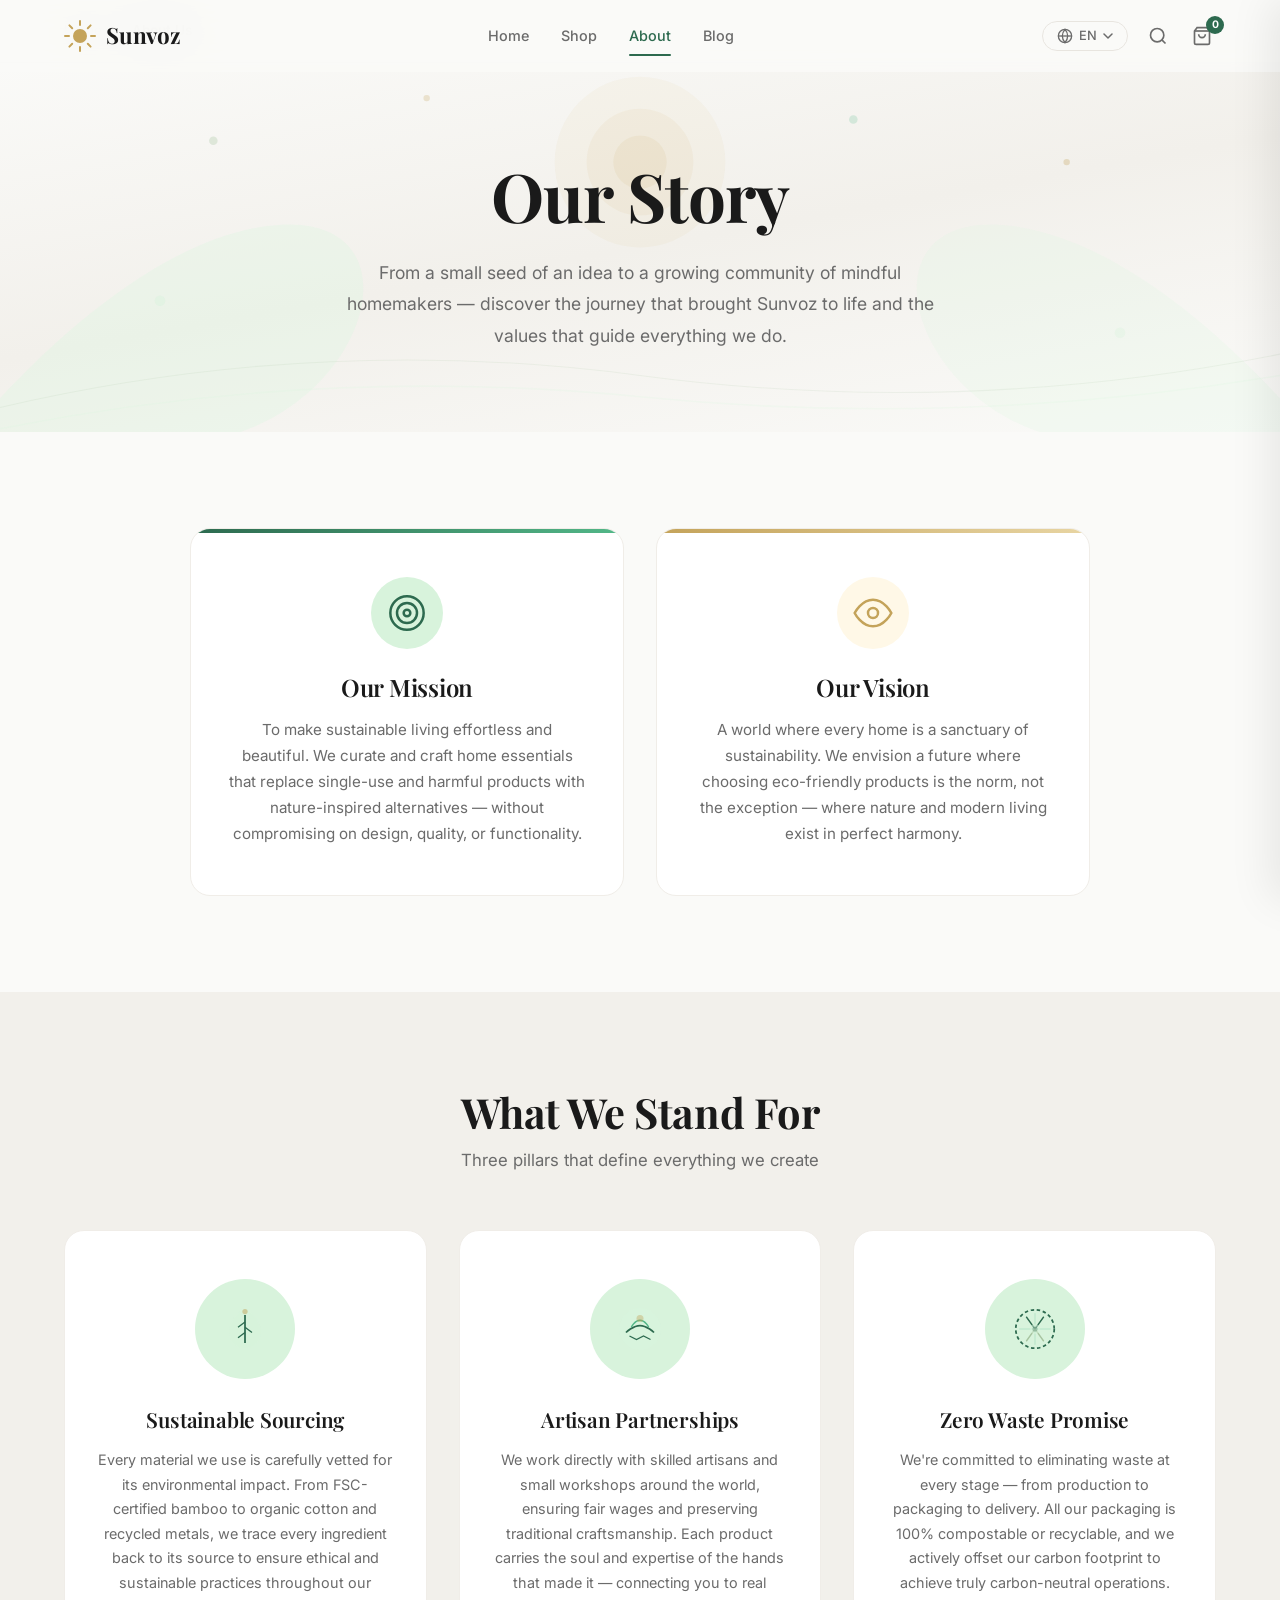
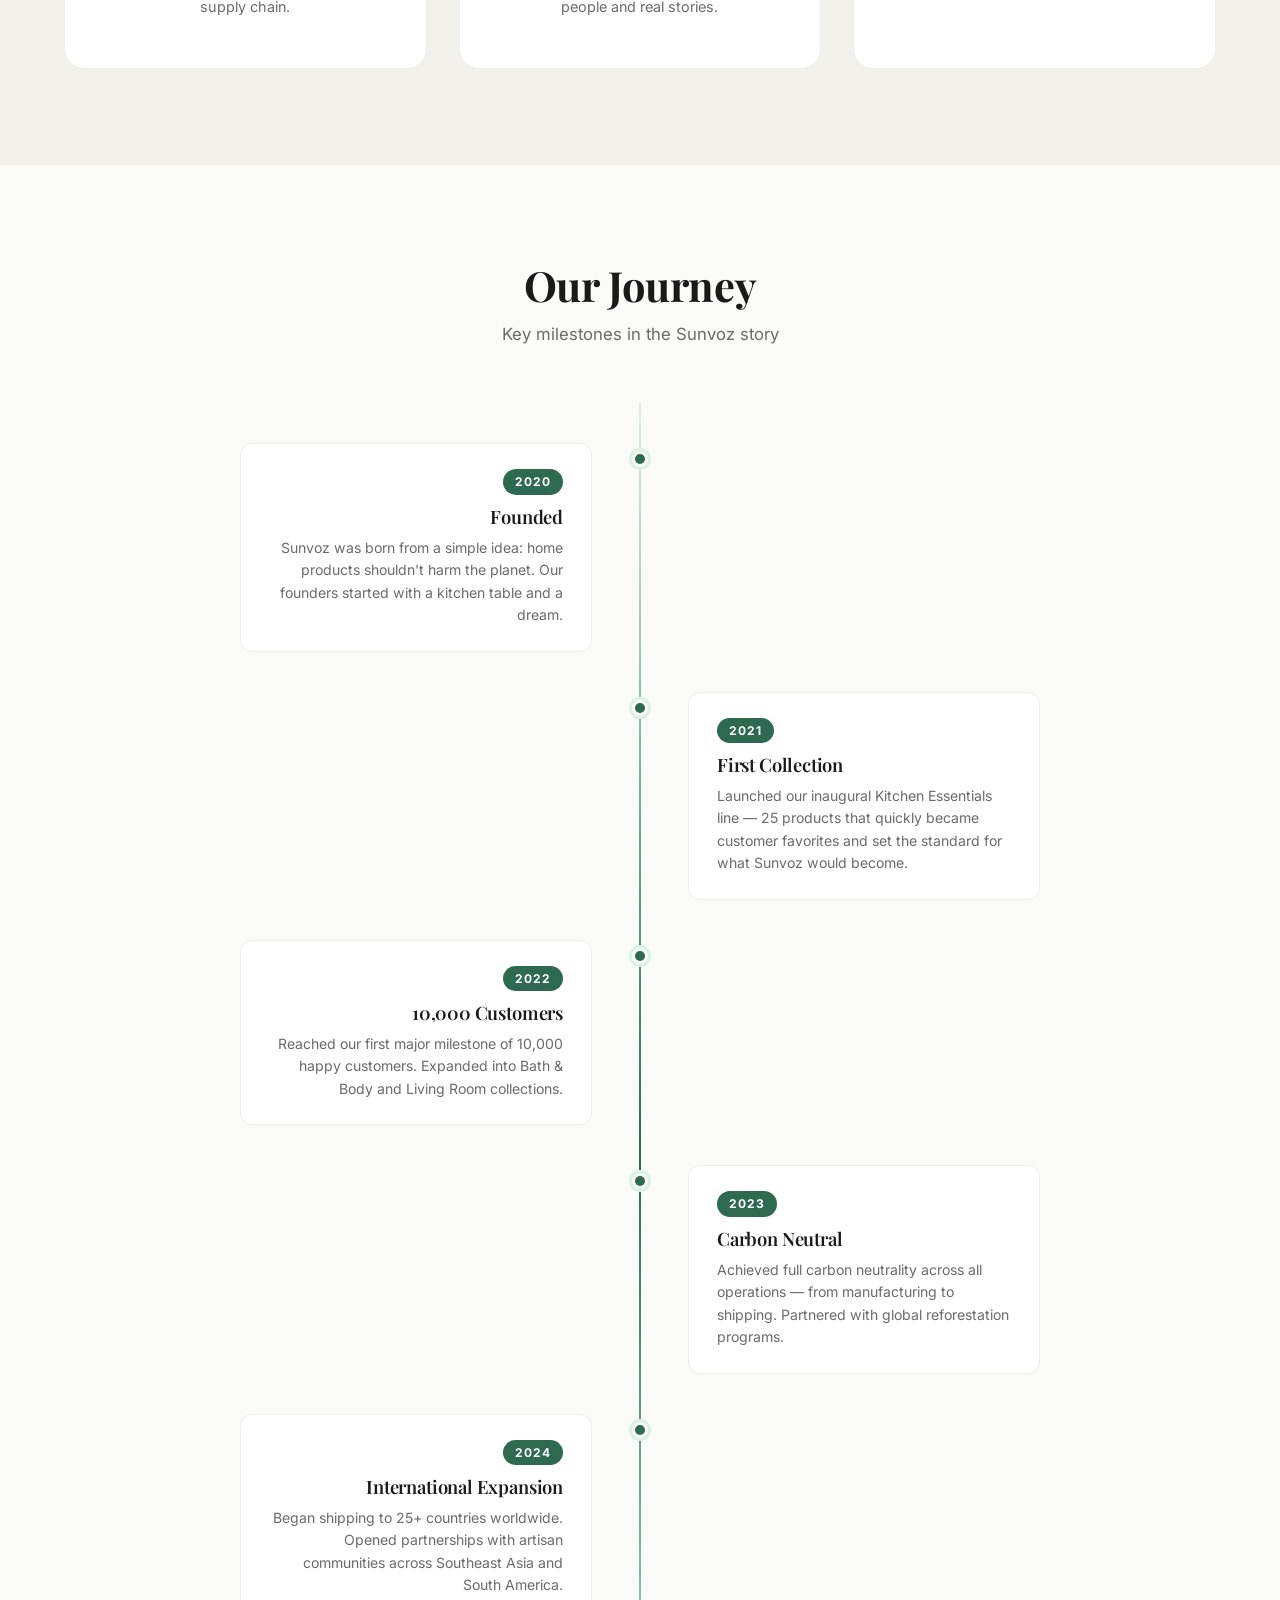
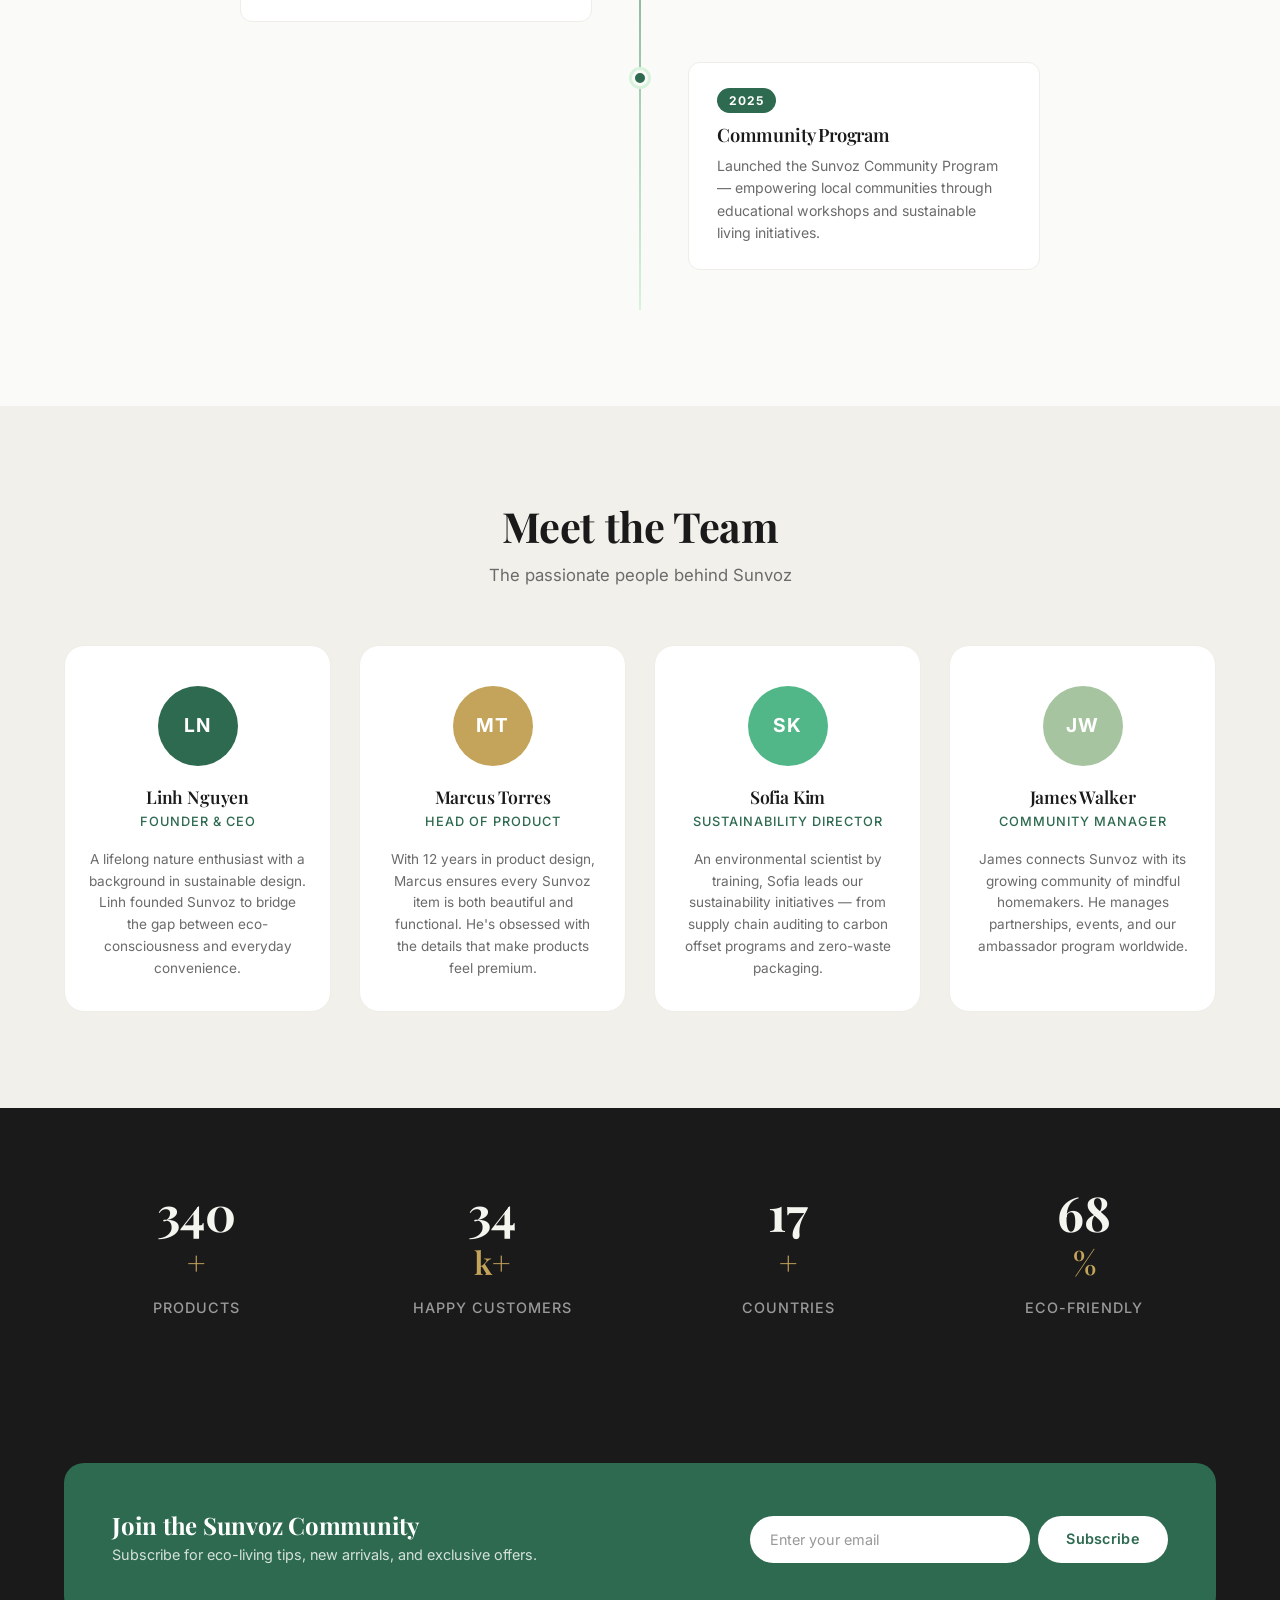
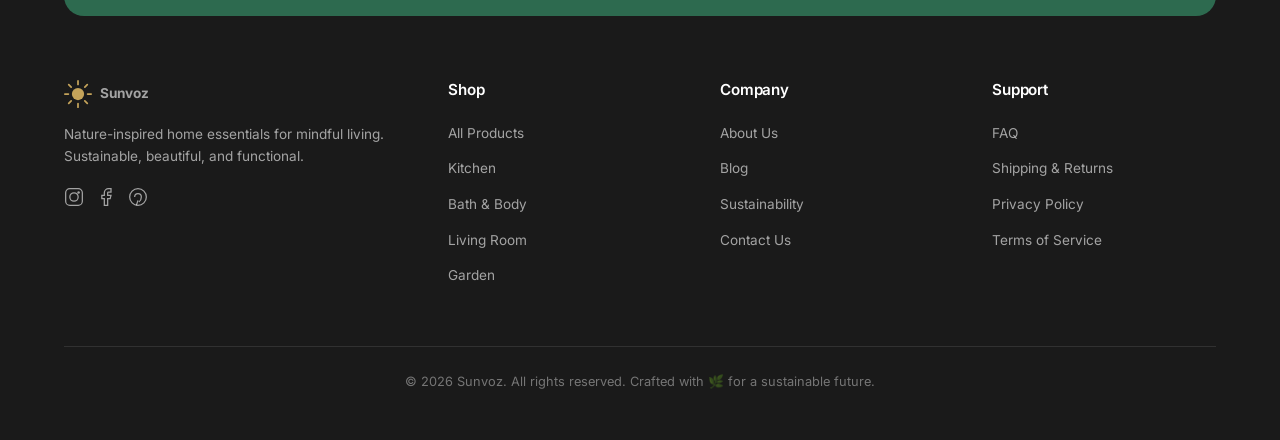
==== about.html @ 5c0339f7 "Initial commit: Sunvoz E-commerce website with responsive components, localized cart & checkout, and" ====
<!DOCTYPE html>
<html lang="en">
<head>
    <meta charset="UTF-8">
    <meta name="viewport" content="width=device-width, initial-scale=1.0">
    <meta name="description" content="Learn about Sunvoz — our mission, values, and commitment to sustainable, nature-inspired home essentials.">
    <title>About Us | Sunvoz</title>
    <link rel="preconnect" href="https://fonts.googleapis.com">
    <link rel="preconnect" href="https://fonts.gstatic.com" crossorigin>
    <link href="https://fonts.googleapis.com/css2?family=Playfair+Display:ital,wght@0,400;0,500;0,600;0,700;1,400&family=Inter:wght@300;400;500;600;700&display=swap" rel="stylesheet">
    <link rel="stylesheet" href="css/base.css">
    <link rel="stylesheet" href="css/components.css">
    <link rel="stylesheet" href="css/about.css">
    <link rel="icon" type="image/svg+xml" href="data:image/svg+xml,<svg xmlns='http://www.w3.org/2000/svg' viewBox='0 0 32 32'><circle cx='16' cy='16' r='8' fill='%23C4A35A'/></svg>">
</head>
<body>

<!-- ========== NAVBAR ========== -->
<header class="navbar" id="navbar">
    <div class="container navbar-inner">
        <a href="index.html" class="logo" aria-label="Sunvoz Home">
            <svg class="logo-sun" width="32" height="32" viewBox="0 0 32 32" aria-hidden="true">
                <circle cx="16" cy="16" r="7" fill="#C4A35A"/>
                <g stroke="#C4A35A" stroke-width="2" stroke-linecap="round">
                    <line x1="16" y1="1" x2="16" y2="5"/><line x1="16" y1="27" x2="16" y2="31"/>
                    <line x1="1" y1="16" x2="5" y2="16"/><line x1="27" y1="16" x2="31" y2="16"/>
                    <line x1="5.4" y1="5.4" x2="8.2" y2="8.2"/><line x1="23.8" y1="23.8" x2="26.6" y2="26.6"/>
                    <line x1="5.4" y1="26.6" x2="8.2" y2="23.8"/><line x1="23.8" y1="8.2" x2="26.6" y2="5.4"/>
                </g>
            </svg>
            <span class="logo-text">Sunvoz</span>
        </a>
        <nav class="nav-links" id="navLinks">
            <a href="index.html" class="nav-link" data-page="home">Home</a>
            <a href="products.html" class="nav-link" data-page="shop">Shop</a>
            <a href="about.html" class="nav-link active" data-page="about">About</a>
            <a href="blog.html" class="nav-link" data-page="blog">Blog</a>
        </nav>
        <div class="nav-actions">
            <div class="lang-switcher" id="langSwitcher">
                <button class="lang-btn" id="langBtn" aria-label="Change Language">
                    <svg width="16" height="16" viewBox="0 0 24 24" fill="none" stroke="currentColor" stroke-width="2"><circle cx="12" cy="12" r="10"/><line x1="2" y1="12" x2="22" y2="12"/><path d="M12 2a15.3 15.3 0 014 10 15.3 15.3 0 01-4 10 15.3 15.3 0 01-4-10 15.3 15.3 0 014-10z"/></svg>
                    <span>EN</span>
                    <svg width="10" height="6" viewBox="0 0 10 6"><path d="M1 1l4 4 4-4" stroke="currentColor" fill="none" stroke-width="1.5" stroke-linecap="round" stroke-linejoin="round"/></svg>
                </button>
                <div class="lang-dropdown" id="langDropdown">
                    <a href="#" class="lang-option active" data-lang="en">English</a>
                    <a href="#" class="lang-option" data-lang="vi">Tiếng Việt</a>
                </div>
            </div>
            <button class="search-btn" id="searchToggle" aria-label="Search">
                <svg width="20" height="20" viewBox="0 0 24 24" fill="none" stroke="currentColor" stroke-width="2"><circle cx="11" cy="11" r="8"/><line x1="21" y1="21" x2="16.65" y2="16.65"/></svg>
            </button>
            <a href="cart.html" class="nav-cart-btn" id="navCartBtn" aria-label="Shopping Cart">
                <svg width="20" height="20" viewBox="0 0 24 24" fill="none" stroke="currentColor" stroke-width="2"><path d="M6 2L3 6v14a2 2 0 002 2h14a2 2 0 002-2V6l-3-4z"/><line x1="3" y1="6" x2="21" y2="6"/><path d="M16 10a4 4 0 01-8 0"/></svg>
                <span class="cart-badge" id="cartBadge">0</span>
            </a>
            <button class="hamburger" id="hamburger" aria-label="Toggle Menu">
                <span></span><span></span><span></span>
            </button>
        </div>
    </div>
</header>

<main>

<!-- ========== BREADCRUMB ========== -->
<nav class="breadcrumb" aria-label="Breadcrumb">
    <div class="container">
        <ol class="breadcrumb-list">
            <li><a href="index.html">Home</a></li>
            <li class="breadcrumb-separator" aria-hidden="true">
                <svg width="14" height="14" viewBox="0 0 24 24" fill="none" stroke="currentColor" stroke-width="2"><polyline points="9 18 15 12 9 6"/></svg>
            </li>
            <li class="breadcrumb-current" aria-current="page">About Us</li>
        </ol>
    </div>
</nav>

<!-- ========== ABOUT HERO ========== -->
<section class="about-hero" id="aboutHero">
    <!-- Decorative background SVG -->
    <div class="about-hero-bg" aria-hidden="true">
        <svg class="about-hero-svg" viewBox="0 0 1200 400" fill="none" xmlns="http://www.w3.org/2000/svg" preserveAspectRatio="xMidYMid slice">
            <!-- Large leaf left -->
            <path d="M-50 400C-50 400 100 200 250 180C400 160 350 350 200 380C50 410 -50 400 -50 400Z" fill="#D8F3DC" opacity="0.3"/>
            <!-- Large leaf right -->
            <path d="M1250 400C1250 400 1100 200 950 180C800 160 850 350 1000 380C1150 410 1250 400 1250 400Z" fill="#D8F3DC" opacity="0.2"/>
            <!-- Sun rays backdrop -->
            <circle cx="600" cy="120" r="80" fill="#C4A35A" opacity="0.06"/>
            <circle cx="600" cy="120" r="50" fill="#C4A35A" opacity="0.08"/>
            <circle cx="600" cy="120" r="25" fill="#C4A35A" opacity="0.1"/>
            <!-- Scattered circles -->
            <circle cx="200" cy="100" r="4" fill="#A7C4A0" opacity="0.3"/>
            <circle cx="400" cy="60" r="3" fill="#C4A35A" opacity="0.25"/>
            <circle cx="800" cy="80" r="4" fill="#52B788" opacity="0.2"/>
            <circle cx="1000" cy="120" r="3" fill="#C4A35A" opacity="0.3"/>
            <circle cx="150" cy="250" r="5" fill="#D8F3DC" opacity="0.4"/>
            <circle cx="1050" cy="280" r="5" fill="#D8F3DC" opacity="0.3"/>
            <!-- Organic curves -->
            <path d="M0 350Q300 280 600 320Q900 360 1200 300" stroke="#A7C4A0" stroke-width="1" fill="none" opacity="0.15"/>
            <path d="M0 370Q300 310 600 340Q900 370 1200 320" stroke="#D8F3DC" stroke-width="1.5" fill="none" opacity="0.2"/>
        </svg>
    </div>
    <div class="container about-hero-content">
        <h1 class="about-hero-title animate-on-scroll">Our Story</h1>
        <p class="about-hero-subtitle animate-on-scroll">From a small seed of an idea to a growing community of mindful homemakers — discover the journey that brought Sunvoz to life and the values that guide everything we do.</p>
    </div>
</section>

<!-- ========== MISSION & VISION ========== -->
<section class="section about-mv-section" id="missionVision">
    <div class="container">
        <div class="mv-grid">
            <div class="mv-card animate-on-scroll">
                <div class="mv-icon">
                    <svg width="40" height="40" viewBox="0 0 24 24" fill="none" stroke="var(--accent)" stroke-width="1.5">
                        <circle cx="12" cy="12" r="10"/>
                        <circle cx="12" cy="12" r="6"/>
                        <circle cx="12" cy="12" r="2"/>
                    </svg>
                </div>
                <h3>Our Mission</h3>
                <p>To make sustainable living effortless and beautiful. We curate and craft home essentials that replace single-use and harmful products with nature-inspired alternatives — without compromising on design, quality, or functionality.</p>
            </div>
            <div class="mv-card animate-on-scroll">
                <div class="mv-icon">
                    <svg width="40" height="40" viewBox="0 0 24 24" fill="none" stroke="var(--gold)" stroke-width="1.5">
                        <path d="M1 12s4-8 11-8 11 8 11 8-4 8-11 8-11-8-11-8z"/>
                        <circle cx="12" cy="12" r="3"/>
                    </svg>
                </div>
                <h3>Our Vision</h3>
                <p>A world where every home is a sanctuary of sustainability. We envision a future where choosing eco-friendly products is the norm, not the exception — where nature and modern living exist in perfect harmony.</p>
            </div>
        </div>
    </div>
</section>

<!-- ========== BRAND VALUES ========== -->
<section class="section about-values-section" id="values">
    <div class="container">
        <div class="section-header animate-on-scroll">
            <h2 class="section-title">What We Stand For</h2>
            <p class="section-subtitle">Three pillars that define everything we create</p>
        </div>
        <div class="values-grid">
            <div class="value-card animate-on-scroll">
                <div class="value-icon">
                    <svg width="56" height="56" viewBox="0 0 64 64" fill="none">
                        <!-- Leaf with roots -->
                        <path d="M32 8C32 8 50 18 50 35C50 46 42 54 32 54C22 54 14 46 14 35C14 18 32 8 32 8Z" fill="#D8F3DC" opacity="0.5"/>
                        <path d="M32 16V48" stroke="#2D6A4F" stroke-width="2"/>
                        <path d="M32 24L24 30" stroke="#2D6A4F" stroke-width="1.5"/>
                        <path d="M32 30L40 36" stroke="#2D6A4F" stroke-width="1.5"/>
                        <path d="M32 36L24 42" stroke="#2D6A4F" stroke-width="1.5"/>
                        <circle cx="32" cy="12" r="3" fill="#C4A35A" opacity="0.5"/>
                    </svg>
                </div>
                <h3>Sustainable Sourcing</h3>
                <p>Every material we use is carefully vetted for its environmental impact. From FSC-certified bamboo to organic cotton and recycled metals, we trace every ingredient back to its source to ensure ethical and sustainable practices throughout our supply chain.</p>
            </div>
            <div class="value-card animate-on-scroll">
                <div class="value-icon">
                    <svg width="56" height="56" viewBox="0 0 64 64" fill="none">
                        <!-- Handshake / Partnership -->
                        <circle cx="32" cy="32" r="24" fill="#D8F3DC" opacity="0.3"/>
                        <path d="M16 36C16 36 24 28 32 28C40 28 48 36 48 36" stroke="#2D6A4F" stroke-width="2" fill="none"/>
                        <path d="M22 30C22 30 26 22 32 22C38 22 42 30 42 30" stroke="#52B788" stroke-width="1.5" fill="none"/>
                        <circle cx="32" cy="20" r="4" fill="#C4A35A" opacity="0.4"/>
                        <path d="M20 40L28 44L36 40L44 44" stroke="#2D6A4F" stroke-width="1.5" fill="none"/>
                    </svg>
                </div>
                <h3>Artisan Partnerships</h3>
                <p>We work directly with skilled artisans and small workshops around the world, ensuring fair wages and preserving traditional craftsmanship. Each product carries the soul and expertise of the hands that made it — connecting you to real people and real stories.</p>
            </div>
            <div class="value-card animate-on-scroll">
                <div class="value-icon">
                    <svg width="56" height="56" viewBox="0 0 64 64" fill="none">
                        <!-- Zero Waste circle -->
                        <circle cx="32" cy="32" r="22" stroke="#2D6A4F" stroke-width="2" fill="none" stroke-dasharray="4 3"/>
                        <path d="M32 14L32 50" stroke="#52B788" stroke-width="1" opacity="0.3"/>
                        <path d="M14 32L50 32" stroke="#52B788" stroke-width="1" opacity="0.3"/>
                        <path d="M22 18L32 32L42 18" stroke="#2D6A4F" stroke-width="1.5" fill="none"/>
                        <path d="M22 46L32 32L42 46" stroke="#A7C4A0" stroke-width="1.5" fill="none"/>
                        <circle cx="32" cy="32" r="6" fill="#D8F3DC" opacity="0.5"/>
                        <circle cx="32" cy="32" r="3" fill="#2D6A4F" opacity="0.3"/>
                    </svg>
                </div>
                <h3>Zero Waste Promise</h3>
                <p>We're committed to eliminating waste at every stage — from production to packaging to delivery. All our packaging is 100% compostable or recyclable, and we actively offset our carbon footprint to achieve truly carbon-neutral operations.</p>
            </div>
        </div>
    </div>
</section>

<!-- ========== TIMELINE ========== -->
<section class="section about-timeline-section" id="timeline">
    <div class="container">
        <div class="section-header animate-on-scroll">
            <h2 class="section-title">Our Journey</h2>
            <p class="section-subtitle">Key milestones in the Sunvoz story</p>
        </div>
        <div class="timeline">
            <div class="timeline-line" aria-hidden="true"></div>

            <div class="timeline-item timeline-left animate-on-scroll">
                <div class="timeline-dot"></div>
                <div class="timeline-content">
                    <span class="timeline-year">2020</span>
                    <h4>Founded</h4>
                    <p>Sunvoz was born from a simple idea: home products shouldn't harm the planet. Our founders started with a kitchen table and a dream.</p>
                </div>
            </div>

            <div class="timeline-item timeline-right animate-on-scroll">
                <div class="timeline-dot"></div>
                <div class="timeline-content">
                    <span class="timeline-year">2021</span>
                    <h4>First Collection</h4>
                    <p>Launched our inaugural Kitchen Essentials line — 25 products that quickly became customer favorites and set the standard for what Sunvoz would become.</p>
                </div>
            </div>

            <div class="timeline-item timeline-left animate-on-scroll">
                <div class="timeline-dot"></div>
                <div class="timeline-content">
                    <span class="timeline-year">2022</span>
                    <h4>10,000 Customers</h4>
                    <p>Reached our first major milestone of 10,000 happy customers. Expanded into Bath & Body and Living Room collections.</p>
                </div>
            </div>

            <div class="timeline-item timeline-right animate-on-scroll">
                <div class="timeline-dot"></div>
                <div class="timeline-content">
                    <span class="timeline-year">2023</span>
                    <h4>Carbon Neutral</h4>
                    <p>Achieved full carbon neutrality across all operations — from manufacturing to shipping. Partnered with global reforestation programs.</p>
                </div>
            </div>

            <div class="timeline-item timeline-left animate-on-scroll">
                <div class="timeline-dot"></div>
                <div class="timeline-content">
                    <span class="timeline-year">2024</span>
                    <h4>International Expansion</h4>
                    <p>Began shipping to 25+ countries worldwide. Opened partnerships with artisan communities across Southeast Asia and South America.</p>
                </div>
            </div>

            <div class="timeline-item timeline-right animate-on-scroll">
                <div class="timeline-dot"></div>
                <div class="timeline-content">
                    <span class="timeline-year">2025</span>
                    <h4>Community Program</h4>
                    <p>Launched the Sunvoz Community Program — empowering local communities through educational workshops and sustainable living initiatives.</p>
                </div>
            </div>
        </div>
    </div>
</section>

<!-- ========== TEAM SECTION ========== -->
<section class="section about-team-section" id="team">
    <div class="container">
        <div class="section-header animate-on-scroll">
            <h2 class="section-title">Meet the Team</h2>
            <p class="section-subtitle">The passionate people behind Sunvoz</p>
        </div>
        <div class="team-grid">
            <div class="team-card animate-on-scroll">
                <div class="team-avatar" style="background-color: #2D6A4F;">
                    <span>LN</span>
                </div>
                <h4 class="team-name">Linh Nguyen</h4>
                <span class="team-role">Founder & CEO</span>
                <p class="team-bio">A lifelong nature enthusiast with a background in sustainable design. Linh founded Sunvoz to bridge the gap between eco-consciousness and everyday convenience.</p>
            </div>
            <div class="team-card animate-on-scroll">
                <div class="team-avatar" style="background-color: #C4A35A;">
                    <span>MT</span>
                </div>
                <h4 class="team-name">Marcus Torres</h4>
                <span class="team-role">Head of Product</span>
                <p class="team-bio">With 12 years in product design, Marcus ensures every Sunvoz item is both beautiful and functional. He's obsessed with the details that make products feel premium.</p>
            </div>
            <div class="team-card animate-on-scroll">
                <div class="team-avatar" style="background-color: #52B788;">
                    <span>SK</span>
                </div>
                <h4 class="team-name">Sofia Kim</h4>
                <span class="team-role">Sustainability Director</span>
                <p class="team-bio">An environmental scientist by training, Sofia leads our sustainability initiatives — from supply chain auditing to carbon offset programs and zero-waste packaging.</p>
            </div>
            <div class="team-card animate-on-scroll">
                <div class="team-avatar" style="background-color: #A7C4A0;">
                    <span>JW</span>
                </div>
                <h4 class="team-name">James Walker</h4>
                <span class="team-role">Community Manager</span>
                <p class="team-bio">James connects Sunvoz with its growing community of mindful homemakers. He manages partnerships, events, and our ambassador program worldwide.</p>
            </div>
        </div>
    </div>
</section>

<!-- ========== STATS COUNTER ========== -->
<section class="section about-stats-section" id="aboutStats">
    <div class="container">
        <div class="about-stats-grid">
            <div class="about-stat animate-on-scroll">
                <span class="about-stat-number" data-count="500">0</span><span class="about-stat-suffix">+</span>
                <span class="about-stat-label">Products</span>
            </div>
            <div class="about-stat animate-on-scroll">
                <span class="about-stat-number" data-count="50">0</span><span class="about-stat-suffix">k+</span>
                <span class="about-stat-label">Happy Customers</span>
            </div>
            <div class="about-stat animate-on-scroll">
                <span class="about-stat-number" data-count="25">0</span><span class="about-stat-suffix">+</span>
                <span class="about-stat-label">Countries</span>
            </div>
            <div class="about-stat animate-on-scroll">
                <span class="about-stat-number" data-count="100">0</span><span class="about-stat-suffix">%</span>
                <span class="about-stat-label">Eco-Friendly</span>
            </div>
        </div>
    </div>
</section>

</main>

<!-- ========== FOOTER ========== -->
<footer class="footer">
    <div class="container">
        <div class="footer-newsletter">
            <div class="newsletter-content">
                <h3>Join the Sunvoz Community</h3>
                <p>Subscribe for eco-living tips, new arrivals, and exclusive offers.</p>
            </div>
            <form class="newsletter-form" id="newsletterForm">
                <input type="email" placeholder="Enter your email" class="newsletter-input" required>
                <button type="submit" class="btn btn-primary">Subscribe</button>
            </form>
        </div>
        <div class="footer-grid">
            <div class="footer-col footer-brand-col">
                <a href="index.html" class="footer-logo">
                    <svg width="28" height="28" viewBox="0 0 32 32" aria-hidden="true"><circle cx="16" cy="16" r="7" fill="#C4A35A"/><g stroke="#C4A35A" stroke-width="2" stroke-linecap="round"><line x1="16" y1="1" x2="16" y2="5"/><line x1="16" y1="27" x2="16" y2="31"/><line x1="1" y1="16" x2="5" y2="16"/><line x1="27" y1="16" x2="31" y2="16"/><line x1="5.4" y1="5.4" x2="8.2" y2="8.2"/><line x1="23.8" y1="23.8" x2="26.6" y2="26.6"/><line x1="5.4" y1="26.6" x2="8.2" y2="23.8"/><line x1="23.8" y1="8.2" x2="26.6" y2="5.4"/></g></svg>
                    <span>Sunvoz</span>
                </a>
                <p class="footer-desc">Nature-inspired home essentials for mindful living. Sustainable, beautiful, and functional.</p>
                <div class="footer-social">
                    <a href="#" aria-label="Instagram"><svg width="20" height="20" viewBox="0 0 24 24" fill="none" stroke="currentColor" stroke-width="1.5"><rect x="2" y="2" width="20" height="20" rx="5"/><circle cx="12" cy="12" r="5"/><circle cx="17.5" cy="6.5" r="1.5" fill="currentColor" stroke="none"/></svg></a>
                    <a href="#" aria-label="Facebook"><svg width="20" height="20" viewBox="0 0 24 24" fill="none" stroke="currentColor" stroke-width="1.5"><path d="M18 2h-3a5 5 0 00-5 5v3H7v4h3v8h4v-8h3l1-4h-4V7a1 1 0 011-1h3z"/></svg></a>
                    <a href="#" aria-label="Pinterest"><svg width="20" height="20" viewBox="0 0 24 24" fill="none" stroke="currentColor" stroke-width="1.5"><circle cx="12" cy="12" r="10"/><path d="M8 12a4 4 0 118 0c0 4-3 6-3 6"/><line x1="12" y1="16" x2="10" y2="22"/></svg></a>
                </div>
            </div>
            <div class="footer-col">
                <h4>Shop</h4>
                <ul>
                    <li><a href="products.html">All Products</a></li>
                    <li><a href="products.html?category=kitchen">Kitchen</a></li>
                    <li><a href="products.html?category=bathroom">Bath & Body</a></li>
                    <li><a href="products.html?category=living">Living Room</a></li>
                    <li><a href="products.html?category=garden">Garden</a></li>
                </ul>
            </div>
            <div class="footer-col">
                <h4>Company</h4>
                <ul>
                    <li><a href="about.html">About Us</a></li>
                    <li><a href="blog.html">Blog</a></li>
                    <li><a href="#">Sustainability</a></li>
                    <li><a href="#">Contact Us</a></li>
                </ul>
            </div>
            <div class="footer-col">
                <h4>Support</h4>
                <ul>
                    <li><a href="#">FAQ</a></li>
                    <li><a href="#">Shipping & Returns</a></li>
                    <li><a href="#">Privacy Policy</a></li>
                    <li><a href="#">Terms of Service</a></li>
                </ul>
            </div>
        </div>
        <div class="footer-bottom">
            <p>&copy; 2026 Sunvoz. All rights reserved. Crafted with 🌿 for a sustainable future.</p>
        </div>
    </div>
</footer>

<div class="toast-container" id="toastContainer"></div>

<script src="js/data.js"></script>
<script src="js/main.js"></script>
<script>
(function() {
    'use strict';

    // ======== SCROLL ANIMATIONS ========
    function setupScrollAnimations() {
        var elements = document.querySelectorAll('.animate-on-scroll');
        if (!('IntersectionObserver' in window)) {
            elements.forEach(function(el) { el.classList.add('animated'); });
            return;
        }
        var observer = new IntersectionObserver(function(entries) {
            entries.forEach(function(entry) {
                if (entry.isIntersecting) {
                    entry.target.classList.add('animated');
                    observer.unobserve(entry.target);
                }
            });
        }, { threshold: 0.1, rootMargin: '0px 0px -40px 0px' });

        elements.forEach(function(el) { observer.observe(el); });
    }

    // ======== COUNTER ANIMATION ========
    function animateCounters() {
        var counters = document.querySelectorAll('.about-stat-number[data-count]');
        counters.forEach(function(counter) {
            var target = parseInt(counter.getAttribute('data-count'), 10);
            if (target === 0) return;
            if (counter.dataset.animated === 'true') return;

            var rect = counter.getBoundingClientRect();
            if (rect.top < window.innerHeight && rect.bottom > 0) {
                counter.dataset.animated = 'true';
                var duration = 2000;
                var startTime = null;

                function step(timestamp) {
                    if (!startTime) startTime = timestamp;
                    var progress = Math.min((timestamp - startTime) / duration, 1);
                    var eased = 1 - Math.pow(1 - progress, 3);
                    counter.textContent = Math.floor(eased * target);
                    if (progress < 1) {
                        requestAnimationFrame(step);
                    } else {
                        counter.textContent = target;
                    }
                }
                requestAnimationFrame(step);
            }
        });
    }

    // ======== INIT ========
    document.addEventListener('DOMContentLoaded', function() {
        setupScrollAnimations();
        window.addEventListener('scroll', animateCounters);
        animateCounters();
    });

})();
</script>

</body>
</html>
---- css/base.css ----
/* ============================================================
   BASE.CSS — Sunvoz Design System Foundation
   Tokens, Reset, Typography, Utilities, Animations
   ============================================================ */

/* ------------------------------------------------------------
   1. CSS CUSTOM PROPERTIES (Design Tokens)
   ------------------------------------------------------------ */
:root {
    /* — Background Colors — */
    --bg-primary: #FAFAF8;
    --bg-secondary: #F2F0EB;
    --bg-card: #FFFFFF;
    --bg-dark: #1A1A1A;

    /* — Text Colors — */
    --text-primary: #1A1A1A;
    --text-secondary: #6B6B6B;
    --text-light: #999999;
    --text-on-dark: #F5F5F0;

    /* — Accent Colors — */
    --accent: #2D6A4F;
    --accent-light: #52B788;
    --accent-pale: #D8F3DC;
    --accent-sage: #A7C4A0;

    /* — Gold Colors — */
    --gold: #C4A35A;
    --gold-light: #E8D5A3;

    /* — Borders — */
    --border: #E8E5DF;
    --border-light: #F0EDE8;

    /* — Semantic Colors — */
    --error: #D64545;
    --success: #2D6A4F;

    /* — Shadows — */
    --shadow-sm: 0 1px 3px rgba(0, 0, 0, 0.06);
    --shadow-md: 0 4px 16px rgba(0, 0, 0, 0.08);
    --shadow-lg: 0 8px 32px rgba(0, 0, 0, 0.12);
    --shadow-xl: 0 16px 48px rgba(0, 0, 0, 0.16);

    /* — Border Radii — */
    --radius-sm: 8px;
    --radius-md: 12px;
    --radius-lg: 20px;
    --radius-xl: 28px;
    --radius-full: 9999px;

    /* — Transitions — */
    --transition-fast: 0.2s ease;
    --transition: 0.3s ease;
    --transition-slow: 0.5s ease;

    /* — Font Families — */
    --font-heading: 'Playfair Display', serif;
    --font-body: 'Inter', sans-serif;

    /* — Spacing Scale (4px base) — */
    --space-1: 4px;
    --space-2: 8px;
    --space-3: 12px;
    --space-4: 16px;
    --space-5: 20px;
    --space-6: 24px;
    --space-7: 32px;
    --space-8: 40px;
    --space-9: 48px;
    --space-10: 64px;
    --space-11: 80px;
    --space-12: 96px;
    --space-13: 120px;

    /* — Category Gradient Backgrounds — */
    --gradient-kitchen: linear-gradient(135deg, #F6E6C8 0%, #FFECD2 50%, #FCF5E5 100%);
    --gradient-bathroom: linear-gradient(135deg, #D4E9F7 0%, #E8F4FD 50%, #F0F8FF 100%);
    --gradient-living: linear-gradient(135deg, #D8F3DC 0%, #E8F5E9 50%, #F1F8E9 100%);
    --gradient-garden: linear-gradient(135deg, #C8E6C9 0%, #DCEDC8 50%, #F1F8E9 100%);
    --gradient-office: linear-gradient(135deg, #F0EBE0 0%, #F5F0E8 50%, #FAF8F5 100%);
}


/* ------------------------------------------------------------
   2. CSS RESET
   ------------------------------------------------------------ */
*,
*::before,
*::after {
    box-sizing: border-box;
    margin: 0;
    padding: 0;
}

html {
    scroll-behavior: smooth;
    -webkit-text-size-adjust: 100%;
    -moz-text-size-adjust: 100%;
    text-size-adjust: 100%;
}

body {
    font-family: var(--font-body);
    font-size: 16px;
    line-height: 1.6;
    color: var(--text-primary);
    background-color: var(--bg-primary);
    -webkit-font-smoothing: antialiased;
    -moz-osx-font-smoothing: grayscale;
    overflow-x: hidden;
    min-height: 100vh;
}

img,
picture,
video,
canvas,
svg {
    display: block;
    max-width: 100%;
}

img {
    height: auto;
}

input,
button,
textarea,
select {
    font: inherit;
    color: inherit;
}

button {
    cursor: pointer;
    background: none;
    border: none;
}

a {
    color: inherit;
    text-decoration: none;
}

ul,
ol {
    list-style: none;
}

table {
    border-collapse: collapse;
    border-spacing: 0;
}

/* Remove default focus outline — replaced with custom styling */
:focus {
    outline: none;
}

/* Accessible focus-visible for keyboard navigation */
:focus-visible {
    outline: 2px solid var(--accent);
    outline-offset: 2px;
    border-radius: var(--radius-sm);
}


/* ------------------------------------------------------------
   3. TYPOGRAPHY
   ------------------------------------------------------------ */

/* — Headings — */
h1, h2, h3, h4, h5, h6 {
    font-family: var(--font-heading);
    font-weight: 700;
    line-height: 1.2;
    color: var(--text-primary);
    letter-spacing: -0.01em;
}

h1 {
    font-size: clamp(2.25rem, 5vw, 3.5rem);
    line-height: 1.1;
}

h2 {
    font-size: clamp(1.75rem, 4vw, 2.5rem);
    line-height: 1.15;
}

h3 {
    font-size: clamp(1.35rem, 3vw, 1.75rem);
    line-height: 1.2;
}

h4 {
    font-size: clamp(1.1rem, 2.5vw, 1.35rem);
    line-height: 1.3;
}

h5 {
    font-size: clamp(1rem, 2vw, 1.15rem);
    line-height: 1.4;
}

h6 {
    font-size: clamp(0.875rem, 1.5vw, 1rem);
    line-height: 1.4;
    font-weight: 600;
}

/* — Body Text — */
p {
    font-family: var(--font-body);
    font-size: 1rem;
    line-height: 1.7;
    color: var(--text-secondary);
    margin-bottom: 1em;
}

p:last-child {
    margin-bottom: 0;
}

/* — Small Text — */
small {
    font-size: 0.85rem;
    color: var(--text-light);
}

/* — Strong / Bold — */
strong,
b {
    font-weight: 600;
}

/* — Italic — */
em,
i {
    font-style: italic;
}

/* — Links (global) — */
a {
    transition: color var(--transition-fast);
}

/* — Blockquote — */
blockquote {
    font-family: var(--font-heading);
    font-size: 1.15rem;
    font-style: italic;
    color: var(--text-secondary);
    border-left: 3px solid var(--accent);
    padding-left: var(--space-6);
    margin: var(--space-7) 0;
}


/* ------------------------------------------------------------
   4. UTILITY CLASSES
   ------------------------------------------------------------ */

/* — Container — */
.container {
    width: 100%;
    max-width: 1200px;
    margin-left: auto;
    margin-right: auto;
    padding-left: 24px;
    padding-right: 24px;
}

/* — Section — */
.section {
    padding-top: 80px;
    padding-bottom: 80px;
}

@media (max-width: 768px) {
    .section {
        padding-top: 48px;
        padding-bottom: 48px;
    }
}

/* — Section Header — */
.section-header {
    text-align: center;
    margin-bottom: 48px;
}

.section-title {
    font-family: var(--font-heading);
    font-size: clamp(1.75rem, 4vw, 2.5rem);
    font-weight: 700;
    color: var(--text-primary);
    margin-bottom: 12px;
}

.section-subtitle {
    color: var(--text-secondary);
    max-width: 600px;
    margin-left: auto;
    margin-right: auto;
    font-size: 1rem;
    line-height: 1.6;
}

/* — Flexbox Utilities — */
.flex {
    display: flex;
}

.flex-center {
    display: flex;
    align-items: center;
    justify-content: center;
}

.flex-between {
    display: flex;
    align-items: center;
    justify-content: space-between;
}

.flex-col {
    display: flex;
    flex-direction: column;
}

/* — Grid Utilities — */
.grid {
    display: grid;
    gap: 24px;
}

.grid-2 {
    display: grid;
    grid-template-columns: repeat(2, 1fr);
    gap: 24px;
}

.grid-3 {
    display: grid;
    grid-template-columns: repeat(3, 1fr);
    gap: 24px;
}

.grid-4 {
    display: grid;
    grid-template-columns: repeat(4, 1fr);
    gap: 24px;
}

/* Responsive grid breakpoints */
@media (max-width: 1024px) {
    .grid-4 {
        grid-template-columns: repeat(3, 1fr);
    }
}

@media (max-width: 768px) {
    .grid-3 {
        grid-template-columns: repeat(2, 1fr);
    }

    .grid-4 {
        grid-template-columns: repeat(2, 1fr);
    }
}

@media (max-width: 480px) {
    .grid-2 {
        grid-template-columns: 1fr;
    }

    .grid-3 {
        grid-template-columns: 1fr;
    }

    .grid-4 {
        grid-template-columns: 1fr;
    }
}

/* — Text Alignment — */
.text-center {
    text-align: center;
}

.text-left {
    text-align: left;
}

.text-right {
    text-align: right;
}

/* — Visibility — */
.hidden {
    display: none !important;
}

/* Screen reader only — visually hidden but accessible */
.sr-only {
    position: absolute;
    width: 1px;
    height: 1px;
    padding: 0;
    margin: -1px;
    overflow: hidden;
    clip: rect(0, 0, 0, 0);
    white-space: nowrap;
    border: 0;
}

/* — Spacing: Margin Top — */
/* Scale: 1=8px, 2=16px, 3=24px, 4=32px, 5=48px, 6=64px, 7=80px, 8=96px */
.mt-1 { margin-top: 8px; }
.mt-2 { margin-top: 16px; }
.mt-3 { margin-top: 24px; }
.mt-4 { margin-top: 32px; }
.mt-5 { margin-top: 48px; }
.mt-6 { margin-top: 64px; }
.mt-7 { margin-top: 80px; }
.mt-8 { margin-top: 96px; }

/* — Spacing: Margin Bottom — */
.mb-1 { margin-bottom: 8px; }
.mb-2 { margin-bottom: 16px; }
.mb-3 { margin-bottom: 24px; }
.mb-4 { margin-bottom: 32px; }
.mb-5 { margin-bottom: 48px; }
.mb-6 { margin-bottom: 64px; }
.mb-7 { margin-bottom: 80px; }
.mb-8 { margin-bottom: 96px; }


/* ------------------------------------------------------------
   5. ANIMATIONS
   ------------------------------------------------------------ */

/* — Keyframes — */
@keyframes fadeInUp {
    from {
        opacity: 0;
        transform: translateY(30px);
    }
    to {
        opacity: 1;
        transform: translateY(0);
    }
}

@keyframes fadeIn {
    from {
        opacity: 0;
    }
    to {
        opacity: 1;
    }
}

@keyframes slideInRight {
    from {
        opacity: 0;
        transform: translateX(30px);
    }
    to {
        opacity: 1;
        transform: translateX(0);
    }
}

@keyframes bounceIn {
    0% {
        transform: scale(0.3);
        opacity: 0;
    }
    50% {
        transform: scale(1.15);
        opacity: 0.8;
    }
    70% {
        transform: scale(0.9);
        opacity: 1;
    }
    100% {
        transform: scale(1);
        opacity: 1;
    }
}

@keyframes float {
    0% {
        transform: translateY(0);
    }
    50% {
        transform: translateY(-8px);
    }
    100% {
        transform: translateY(0);
    }
}

/* — Scroll-triggered Animation — */
.animate-on-scroll {
    opacity: 0;
    transform: translateY(30px);
    transition: opacity 0.6s ease, transform 0.6s ease;
}

.animate-on-scroll.visible {
    opacity: 1;
    transform: translateY(0);
}


/* ------------------------------------------------------------
   6. SCROLLBAR STYLING
   ------------------------------------------------------------ */

/* WebKit browsers (Chrome, Safari, Edge) */
::-webkit-scrollbar {
    width: 8px;
}

::-webkit-scrollbar-track {
    background-color: var(--bg-secondary);
}

::-webkit-scrollbar-thumb {
    background-color: var(--accent-sage);
    border-radius: var(--radius-full);
    border: 2px solid var(--bg-secondary);
}

::-webkit-scrollbar-thumb:hover {
    background-color: var(--accent);
}

/* Firefox */
html {
    scrollbar-width: thin;
    scrollbar-color: var(--accent-sage) var(--bg-secondary);
}


/* ------------------------------------------------------------
   7. SELECTION STYLING
   ------------------------------------------------------------ */
::selection {
    background-color: var(--accent-pale);
    color: var(--accent);
}

::-moz-selection {
    background-color: var(--accent-pale);
    color: var(--accent);
}
---- css/components.css ----
/* ============================================================
   COMPONENTS.CSS — Sunvoz Reusable UI Components
   Buttons, Navbar, Cards, Badges, Forms, Toast, Footer, etc.
   ============================================================ */


/* ------------------------------------------------------------
   1. BUTTONS (.btn)
   ------------------------------------------------------------ */

.btn {
    display: inline-flex;
    align-items: center;
    justify-content: center;
    padding: 12px 28px;
    border: none;
    border-radius: var(--radius-xl);
    font-family: var(--font-body);
    font-weight: 600;
    font-size: 0.9rem;
    letter-spacing: 0.3px;
    line-height: 1.4;
    text-decoration: none;
    cursor: pointer;
    transition: background-color var(--transition), color var(--transition), border-color var(--transition), box-shadow var(--transition), transform var(--transition-fast);
    white-space: nowrap;
    gap: 8px;
}

.btn:active {
    transform: scale(0.98);
}

/* Primary — Green */
.btn-primary {
    background-color: var(--accent);
    color: #FFFFFF;
    border: 2px solid var(--accent);
}

.btn-primary:hover {
    background-color: var(--accent-light);
    border-color: var(--accent-light);
    box-shadow: 0 4px 16px rgba(45, 106, 79, 0.3);
}

/* Secondary — Gold */
.btn-secondary {
    background-color: var(--gold);
    color: #FFFFFF;
    border: 2px solid var(--gold);
}

.btn-secondary:hover {
    background-color: var(--gold-light);
    border-color: var(--gold-light);
    box-shadow: 0 4px 16px rgba(196, 163, 90, 0.3);
}

/* Outline — Green border */
.btn-outline {
    background-color: transparent;
    color: var(--accent);
    border: 2px solid var(--accent);
}

.btn-outline:hover {
    background-color: var(--accent);
    color: #FFFFFF;
}

/* Ghost — No border */
.btn-ghost {
    background-color: transparent;
    color: var(--accent);
    border: 2px solid transparent;
}

.btn-ghost:hover {
    background-color: var(--accent-pale);
}

/* Size: Small */
.btn-sm {
    padding: 8px 18px;
    font-size: 0.8rem;
}

/* Size: Large */
.btn-lg {
    padding: 16px 36px;
    font-size: 1rem;
}

/* With icon */
.btn-icon {
    gap: 8px;
}

.btn-icon svg {
    flex-shrink: 0;
}


/* ------------------------------------------------------------
   2. NAVBAR (.navbar)
   ------------------------------------------------------------ */

.navbar {
    position: fixed;
    top: 0;
    left: 0;
    width: 100%;
    z-index: 1000;
    background-color: rgba(250, 250, 248, 0.9);
    backdrop-filter: blur(20px);
    -webkit-backdrop-filter: blur(20px);
    transition: background-color var(--transition), box-shadow var(--transition);
}

.navbar.scrolled {
    background-color: #FFFFFF;
    box-shadow: var(--shadow-sm);
}

.navbar-inner {
    display: flex;
    align-items: center;
    justify-content: space-between;
    height: 72px;
}

/* — Logo — */
.logo {
    display: flex;
    align-items: center;
    gap: 10px;
    text-decoration: none;
    color: var(--text-primary);
    flex-shrink: 0;
}

.logo-sun {
    transition: transform 0.5s ease;
}

.logo:hover .logo-sun {
    transform: rotate(180deg);
}

.logo-text {
    font-family: var(--font-heading);
    font-size: 1.4rem;
    font-weight: 700;
    letter-spacing: -0.01em;
}

/* — Nav Links — */
.nav-links {
    display: flex;
    align-items: center;
    gap: 32px;
}

.nav-link {
    color: var(--text-secondary);
    text-decoration: none;
    font-family: var(--font-body);
    font-weight: 500;
    font-size: 0.9rem;
    position: relative;
    transition: color var(--transition);
    padding: 4px 0;
}

.nav-link::after {
    content: '';
    position: absolute;
    bottom: -4px;
    left: 0;
    width: 0;
    height: 2px;
    background-color: var(--accent);
    transition: width var(--transition);
    border-radius: 1px;
}

.nav-link:hover {
    color: var(--accent);
}

.nav-link:hover::after,
.nav-link.active::after {
    width: 100%;
}

.nav-link.active {
    color: var(--accent);
}

/* — Nav Actions — */
.nav-actions {
    display: flex;
    align-items: center;
    gap: 16px;
}

/* — Language Switcher — */
.lang-switcher {
    position: relative;
}

.lang-btn {
    display: flex;
    align-items: center;
    gap: 6px;
    background-color: transparent;
    border: 1px solid var(--border);
    border-radius: var(--radius-full);
    padding: 6px 14px;
    cursor: pointer;
    font-family: var(--font-body);
    font-size: 0.8rem;
    font-weight: 500;
    color: var(--text-secondary);
    transition: border-color var(--transition), color var(--transition);
    line-height: 1;
}

.lang-btn:hover {
    border-color: var(--accent);
    color: var(--accent);
}

.lang-btn svg {
    flex-shrink: 0;
}

.lang-dropdown {
    position: absolute;
    top: calc(100% + 8px);
    right: 0;
    background-color: #FFFFFF;
    border-radius: var(--radius-md);
    box-shadow: var(--shadow-lg);
    min-width: 140px;
    opacity: 0;
    visibility: hidden;
    transform: translateY(-8px);
    transition: opacity var(--transition), visibility var(--transition), transform var(--transition);
    overflow: hidden;
    z-index: 100;
}

.lang-dropdown.show {
    opacity: 1;
    visibility: visible;
    transform: translateY(0);
}

.lang-option {
    display: block;
    padding: 10px 16px;
    color: var(--text-primary);
    text-decoration: none;
    font-family: var(--font-body);
    font-size: 0.85rem;
    transition: background-color var(--transition-fast);
}

.lang-option:hover {
    background-color: var(--accent-pale);
}

.lang-option.active {
    color: var(--accent);
    font-weight: 600;
}

/* — Search Button — */
.search-btn {
    background: none;
    border: none;
    cursor: pointer;
    color: var(--text-secondary);
    padding: 4px;
    display: flex;
    align-items: center;
    justify-content: center;
    transition: color var(--transition);
}

.search-btn:hover {
    color: var(--accent);
}

/* — Cart Button — */
.nav-cart-btn {
    position: relative;
    color: var(--text-secondary);
    text-decoration: none;
    display: flex;
    align-items: center;
    justify-content: center;
    padding: 4px;
    transition: color var(--transition);
}

.nav-cart-btn:hover {
    color: var(--accent);
}

.cart-badge {
    position: absolute;
    top: -6px;
    right: -8px;
    background-color: var(--accent);
    color: #FFFFFF;
    font-family: var(--font-body);
    font-size: 0.65rem;
    font-weight: 700;
    width: 18px;
    height: 18px;
    border-radius: 50%;
    display: flex;
    align-items: center;
    justify-content: center;
    line-height: 1;
}

.cart-badge.bounce {
    animation: bounceIn 0.5s ease;
}

/* — Hamburger Menu — */
.hamburger {
    display: none;
    flex-direction: column;
    gap: 5px;
    background: none;
    border: none;
    cursor: pointer;
    padding: 4px;
    z-index: 1100;
}

.hamburger span {
    display: block;
    width: 22px;
    height: 2px;
    background-color: var(--text-primary);
    border-radius: 2px;
    transition: transform var(--transition), opacity var(--transition);
    transform-origin: center center;
}

.hamburger.active span:nth-child(1) {
    transform: rotate(45deg) translate(5px, 5px);
}

.hamburger.active span:nth-child(2) {
    opacity: 0;
}

.hamburger.active span:nth-child(3) {
    transform: rotate(-45deg) translate(5px, -5px);
}

/* — Navbar Mobile (max-width: 768px) — */
@media (max-width: 768px) {
    .hamburger {
        display: flex;
    }

    .nav-links {
        position: fixed;
        top: 0;
        right: 0;
        bottom: 0;
        left: auto;
        width: 300px;
        max-width: 80vw;
        background-color: #FFFFFF;
        box-shadow: -10px 0 30px rgba(0, 0, 0, 0.08);
        flex-direction: column;
        align-items: flex-start;
        justify-content: flex-start;
        padding: 96px 32px 32px;
        gap: 20px;
        opacity: 0;
        visibility: hidden;
        transform: translateX(100%);
        transition: opacity 0.4s cubic-bezier(0.16, 1, 0.3, 1), visibility 0.4s cubic-bezier(0.16, 1, 0.3, 1), transform 0.4s cubic-bezier(0.16, 1, 0.3, 1);
        z-index: 1050;
    }

    .nav-links.open,
    .nav-links.active {
        opacity: 1;
        visibility: visible;
        transform: translateX(0);
    }

    .nav-link {
        font-size: 1.1rem;
        font-weight: 600;
        width: 100%;
        padding: 8px 0;
        border-bottom: 1px solid var(--border-light);
    }

    .nav-link::after {
        display: none !important;
    }

    .lang-switcher {
        display: block;
    }

    .lang-btn {
        padding: 4px 10px;
        font-size: 0.75rem;
    }
}

/* Small screen actions layout */
@media (max-width: 480px) {
    .navbar-inner {
        height: 60px;
    }

    .nav-actions {
        gap: 12px;
    }
}


/* ------------------------------------------------------------
   3. PRODUCT CARD (.product-card)
   ------------------------------------------------------------ */

.product-card {
    background-color: var(--bg-card);
    border-radius: var(--radius-md);
    overflow: hidden;
    transition: transform var(--transition), box-shadow var(--transition);
    cursor: pointer;
    display: flex;
    flex-direction: column;
    height: 100%;
}

.product-card:hover {
    transform: translateY(-6px);
    box-shadow: var(--shadow-lg);
}

.product-card a {
    text-decoration: none;
    color: inherit;
    display: flex;
    flex-direction: column;
    flex-grow: 1;
}

/* — Card Image Area — */
.product-card-img {
    aspect-ratio: 1 / 1;
    display: flex;
    align-items: center;
    justify-content: center;
    position: relative;
    overflow: hidden;
}

/* Category gradient backgrounds via data attribute */
.product-card-img[data-category="kitchen"] {
    background: var(--gradient-kitchen);
}

.product-card-img[data-category="bathroom"] {
    background: var(--gradient-bathroom);
}

.product-card-img[data-category="living"] {
    background: var(--gradient-living);
}

.product-card-img[data-category="garden"] {
    background: var(--gradient-garden);
}

.product-card-img[data-category="office"] {
    background: var(--gradient-office);
}

/* — Product Icon (SVG placeholder) — */
.product-card-icon {
    width: 64px;
    height: 64px;
    opacity: 0.6;
    transition: opacity var(--transition), transform var(--transition);
}

.product-card:hover .product-card-icon {
    opacity: 0.8;
    transform: scale(1.1);
}

/* — Card Badge — */
.product-card-badge {
    position: absolute;
    top: 12px;
    left: 12px;
    z-index: 2;
}

/* — Card Info — */
.product-card-info {
    padding: 20px;
    display: flex;
    flex-direction: column;
    flex-grow: 1;
}

.product-card-category {
    text-transform: uppercase;
    font-family: var(--font-body);
    font-size: 0.7rem;
    font-weight: 600;
    letter-spacing: 1.5px;
    color: var(--text-light);
    margin-bottom: 6px;
}

.product-card-title {
    font-family: var(--font-heading);
    font-size: 1.05rem;
    font-weight: 600;
    margin-bottom: 8px;
    color: var(--text-primary);
    line-height: 1.3;
}

/* — Card Rating — */
.product-card-rating {
    display: flex;
    align-items: center;
    gap: 4px;
    margin-top: auto; /* Push rating and price to the bottom */
    padding-top: 8px;
    font-family: var(--font-body);
    font-size: 0.8rem;
    color: var(--gold);
}

.product-card-rating .rating-count,
.product-card-rating .review-count,
.product-card-rating span {
    color: var(--text-light);
    font-size: 0.75rem;
}

.product-card-price {
    font-family: var(--font-body);
    font-weight: 700;
    color: var(--accent);
    font-size: 1.1rem;
    margin-top: 4px;
}

.product-card-price .original-price {
    text-decoration: line-through;
    color: var(--text-light);
    font-weight: 400;
    font-size: 0.85rem;
    margin-left: 8px;
}

/* — Card Actions — */
.product-card-actions {
    display: flex;
    gap: 8px;
    margin-top: auto;
    padding: 0 20px 20px 20px;
}

.product-card-actions .btn {
    width: 100%;
    justify-content: center;
}

/* — Products Grid Layout — */
.products-grid {
    display: grid;
    grid-template-columns: repeat(4, 1fr);
    gap: 24px;
}

@media (max-width: 1024px) {
    .products-grid {
        grid-template-columns: repeat(2, 1fr);
        gap: 16px;
    }
}

@media (max-width: 480px) {
    .products-grid {
        grid-template-columns: 1fr;
    }
}


/* ------------------------------------------------------------
   4. BADGES (.badge)
   ------------------------------------------------------------ */

.badge {
    display: inline-block;
    padding: 4px 12px;
    border-radius: var(--radius-full);
    font-family: var(--font-body);
    font-size: 0.7rem;
    font-weight: 600;
    text-transform: uppercase;
    letter-spacing: 0.5px;
    line-height: 1.4;
    white-space: nowrap;
}

.badge-new {
    background-color: var(--accent-pale);
    color: var(--accent);
}

.badge-sale {
    background-color: var(--error);
    color: #FFFFFF;
}

.badge-eco {
    background-color: #E8F5E9;
    color: #2E7D32;
}

.badge-bestseller {
    background-color: var(--gold);
    color: #FFFFFF;
}


/* ------------------------------------------------------------
   5. BREADCRUMB (.breadcrumb)
   ------------------------------------------------------------ */

.breadcrumb {
    display: flex;
    flex-wrap: wrap;
    align-items: center;
    gap: 8px;
    font-family: var(--font-body);
    font-size: 0.85rem;
    color: var(--text-light);
    padding-top: 16px;
    padding-bottom: 16px;
}

.breadcrumb a {
    color: var(--text-secondary);
    text-decoration: none;
    transition: color var(--transition-fast);
}

.breadcrumb a:hover {
    color: var(--accent);
}

.breadcrumb-separator {
    color: var(--border);
    font-size: 0.75rem;
    user-select: none;
}


/* ------------------------------------------------------------
   6. FORM ELEMENTS
   ------------------------------------------------------------ */

.form-group {
    margin-bottom: 20px;
}

.form-label {
    display: block;
    font-family: var(--font-body);
    font-weight: 500;
    font-size: 0.85rem;
    color: var(--text-primary);
    margin-bottom: 6px;
}

.form-input {
    width: 100%;
    padding: 12px 16px;
    border: 1.5px solid var(--border);
    border-radius: var(--radius-sm);
    font-family: var(--font-body);
    font-size: 0.9rem;
    color: var(--text-primary);
    background-color: transparent;
    transition: border-color var(--transition), box-shadow var(--transition);
}

.form-input::placeholder {
    color: var(--text-light);
}

.form-input:focus {
    border-color: var(--accent);
    outline: none;
    box-shadow: 0 0 0 3px rgba(45, 106, 79, 0.1);
}

/* — Select — */
.form-select {
    width: 100%;
    padding: 12px 16px;
    padding-right: 40px;
    border: 1.5px solid var(--border);
    border-radius: var(--radius-sm);
    font-family: var(--font-body);
    font-size: 0.9rem;
    color: var(--text-primary);
    background-color: transparent;
    background-image: url("data:image/svg+xml,%3Csvg xmlns='http://www.w3.org/2000/svg' width='12' height='8' viewBox='0 0 12 8'%3E%3Cpath d='M1 1.5l5 5 5-5' stroke='%236B6B6B' stroke-width='1.5' fill='none' stroke-linecap='round' stroke-linejoin='round'/%3E%3C/svg%3E");
    background-repeat: no-repeat;
    background-position: right 16px center;
    appearance: none;
    -webkit-appearance: none;
    -moz-appearance: none;
    cursor: pointer;
    transition: border-color var(--transition), box-shadow var(--transition);
}

.form-select:focus {
    border-color: var(--accent);
    outline: none;
    box-shadow: 0 0 0 3px rgba(45, 106, 79, 0.1);
}

/* — Textarea — */
.form-textarea {
    width: 100%;
    padding: 12px 16px;
    border: 1.5px solid var(--border);
    border-radius: var(--radius-sm);
    font-family: var(--font-body);
    font-size: 0.9rem;
    color: var(--text-primary);
    background-color: transparent;
    min-height: 120px;
    resize: vertical;
    transition: border-color var(--transition), box-shadow var(--transition);
}

.form-textarea::placeholder {
    color: var(--text-light);
}

.form-textarea:focus {
    border-color: var(--accent);
    outline: none;
    box-shadow: 0 0 0 3px rgba(45, 106, 79, 0.1);
}


/* ------------------------------------------------------------
   7. TOAST NOTIFICATIONS (.toast-container)
   ------------------------------------------------------------ */

.toast-container {
    position: fixed;
    bottom: 24px;
    right: 24px;
    z-index: 10000;
    display: flex;
    flex-direction: column;
    gap: 8px;
    pointer-events: none;
}

.toast {
    padding: 14px 20px;
    border-radius: var(--radius-md);
    color: #FFFFFF;
    font-family: var(--font-body);
    font-size: 0.85rem;
    font-weight: 500;
    display: flex;
    align-items: center;
    gap: 10px;
    box-shadow: var(--shadow-lg);
    animation: slideInRight 0.4s ease;
    min-width: 280px;
    max-width: 400px;
    pointer-events: auto;
}

.toast-success {
    background-color: var(--accent);
}

.toast-error {
    background-color: var(--error);
}

.toast-info {
    background-color: #3B82F6;
}

.toast.hide {
    opacity: 0;
    transform: translateX(100%);
    transition: opacity var(--transition), transform var(--transition);
}

/* Toast close button */
.toast-close {
    margin-left: auto;
    background: none;
    border: none;
    color: rgba(255, 255, 255, 0.7);
    cursor: pointer;
    padding: 2px;
    display: flex;
    align-items: center;
    justify-content: center;
    transition: color var(--transition-fast);
    flex-shrink: 0;
}

.toast-close:hover {
    color: #FFFFFF;
}

/* Mobile toast positioning */
@media (max-width: 480px) {
    .toast-container {
        right: 12px;
        left: 12px;
        bottom: 12px;
    }

    .toast {
        min-width: auto;
        max-width: none;
    }
}


/* ------------------------------------------------------------
   8. SEARCH OVERLAY (.search-overlay)
   ------------------------------------------------------------ */

.search-overlay {
    position: fixed;
    top: 0;
    left: 0;
    right: 0;
    bottom: 0;
    background-color: rgba(0, 0, 0, 0.5);
    backdrop-filter: blur(4px);
    -webkit-backdrop-filter: blur(4px);
    z-index: 2000;
    display: flex;
    align-items: flex-start;
    justify-content: center;
    padding-top: 120px;
    opacity: 0;
    visibility: hidden;
    transition: opacity var(--transition), visibility var(--transition);
}

.search-overlay.active {
    opacity: 1;
    visibility: visible;
}

.search-box {
    background-color: #FFFFFF;
    border-radius: var(--radius-lg);
    padding: 8px;
    width: 90%;
    max-width: 600px;
    box-shadow: var(--shadow-xl);
    display: flex;
    align-items: center;
    transform: translateY(-20px);
    transition: transform var(--transition);
}

.search-overlay.active .search-box {
    transform: translateY(0);
}

.search-input {
    flex: 1;
    border: none;
    padding: 16px 20px;
    font-family: var(--font-body);
    font-size: 1.1rem;
    color: var(--text-primary);
    outline: none;
    background-color: transparent;
    min-width: 0;
}

.search-input::placeholder {
    color: var(--text-light);
}

.search-submit {
    background-color: var(--accent);
    color: #FFFFFF;
    border: none;
    border-radius: var(--radius-md);
    padding: 12px 24px;
    cursor: pointer;
    display: flex;
    align-items: center;
    justify-content: center;
    transition: background-color var(--transition-fast);
    flex-shrink: 0;
}

.search-submit:hover {
    background-color: var(--accent-light);
}

/* Mobile search overlay */
@media (max-width: 480px) {
    .search-overlay {
        padding-top: 80px;
    }

    .search-input {
        font-size: 1rem;
        padding: 12px 16px;
    }

    .search-submit {
        padding: 12px 16px;
    }
}


/* ------------------------------------------------------------
   9. FOOTER (.footer)
   ------------------------------------------------------------ */

.footer {
    background-color: var(--bg-dark);
    color: var(--text-on-dark);
    padding-top: 64px;
    padding-bottom: 48px;
}

/* — Newsletter Bar — */
.footer-newsletter {
    background-color: var(--accent);
    padding: 48px;
    border-radius: var(--radius-lg);
    margin-top: 0;
    margin-bottom: 64px;
    display: flex;
    align-items: center;
    justify-content: space-between;
    gap: 32px;
}

.footer-newsletter h3 {
    color: #FFFFFF;
    font-family: var(--font-heading);
    font-size: 1.5rem;
    font-weight: 700;
    margin-bottom: 4px;
}

.footer-newsletter p {
    color: rgba(255, 255, 255, 0.8);
    font-size: 0.9rem;
    margin-bottom: 0;
}

.newsletter-content {
    flex-shrink: 0;
}

.newsletter-form {
    display: flex;
    gap: 8px;
    flex-shrink: 0;
}

.newsletter-input {
    padding: 12px 20px;
    border: none;
    border-radius: var(--radius-full);
    font-family: var(--font-body);
    font-size: 0.9rem;
    min-width: 280px;
    color: var(--text-primary);
    outline: none;
}

.newsletter-input::placeholder {
    color: var(--text-light);
}

.newsletter-input:focus {
    box-shadow: 0 0 0 3px rgba(255, 255, 255, 0.3);
}

.newsletter-form .btn {
    background-color: #FFFFFF;
    color: var(--accent);
    border-radius: var(--radius-full);
    border: none;
    font-weight: 600;
}

.newsletter-form .btn:hover {
    background-color: var(--gold);
    color: #FFFFFF;
}

/* — Footer Grid — */
.footer-grid {
    display: grid;
    grid-template-columns: 1.5fr 1fr 1fr 1fr;
    gap: 48px;
}

/* — Footer Logo & Brand — */
.footer-logo {
    display: flex;
    align-items: center;
    gap: 8px;
    color: #FFFFFF;
    text-decoration: none;
    font-family: var(--font-heading);
    font-size: 1.2rem;
    font-weight: 700;
    margin-bottom: 16px;
}

.footer-logo svg {
    flex-shrink: 0;
}

.footer-desc {
    color: rgba(255, 255, 255, 0.6);
    font-size: 0.85rem;
    line-height: 1.6;
    margin-bottom: 20px;
}

/* — Footer Social — */
.footer-social {
    display: flex;
    gap: 12px;
}

.footer-social a {
    color: rgba(255, 255, 255, 0.5);
    transition: color var(--transition);
    display: flex;
    align-items: center;
    justify-content: center;
}

.footer-social a:hover {
    color: var(--gold);
}

/* — Footer Columns — */
.footer-col h4 {
    color: #FFFFFF;
    font-family: var(--font-body);
    font-size: 0.95rem;
    font-weight: 600;
    margin-bottom: 20px;
}

.footer-col ul {
    list-style: none;
    padding: 0;
    margin: 0;
}

.footer-col li {
    margin-bottom: 10px;
}

.footer-col a {
    color: rgba(255, 255, 255, 0.6);
    text-decoration: none;
    font-family: var(--font-body);
    font-size: 0.85rem;
    transition: color var(--transition);
}

.footer-col a:hover {
    color: #FFFFFF;
}

/* — Footer Bottom — */
.footer-bottom {
    border-top: 1px solid rgba(255, 255, 255, 0.1);
    margin-top: 48px;
    padding-top: 24px;
    text-align: center;
}

.footer-bottom p {
    color: rgba(255, 255, 255, 0.4);
    font-size: 0.8rem;
    margin-bottom: 0;
}

/* — Footer Responsive — */
@media (max-width: 1024px) {
    .footer-newsletter {
        flex-direction: column;
        align-items: flex-start;
        padding: 36px;
    }

    .newsletter-form {
        width: 100%;
    }

    .newsletter-input {
        min-width: 0;
        flex: 1;
    }
}

@media (max-width: 768px) {
    .footer-grid {
        grid-template-columns: repeat(2, 1fr);
        gap: 32px;
    }

    .footer-newsletter {
        padding: 28px;
        margin-top: 0;
        margin-bottom: 40px;
    }

    .newsletter-form {
        flex-direction: column;
    }

    .newsletter-input {
        min-width: auto;
        width: 100%;
    }
}

@media (max-width: 480px) {
    .footer-grid {
        grid-template-columns: 1fr;
        gap: 28px;
    }

    .footer-newsletter {
        padding: 24px;
        border-radius: var(--radius-md);
    }

    .footer-newsletter h3 {
        font-size: 1.25rem;
    }
}


/* ------------------------------------------------------------
   10. SCROLL TO TOP (.scroll-top)
   ------------------------------------------------------------ */

.scroll-top {
    position: fixed;
    bottom: 24px;
    right: 24px;
    width: 44px;
    height: 44px;
    border-radius: 50%;
    background-color: var(--accent);
    color: #FFFFFF;
    border: none;
    cursor: pointer;
    z-index: 900;
    opacity: 0;
    visibility: hidden;
    transform: translateY(20px);
    transition: opacity var(--transition), visibility var(--transition), transform var(--transition), background-color var(--transition);
    box-shadow: var(--shadow-md);
    display: flex;
    align-items: center;
    justify-content: center;
}

.scroll-top.visible {
    opacity: 1;
    visibility: visible;
    transform: translateY(0);
}

.scroll-top:hover {
    background-color: var(--accent-light);
    transform: translateY(-2px);
}

.scroll-top:active {
    transform: translateY(0);
}

/* Shift scroll-top left when toast is visible */
.toast-container:not(:empty) ~ .scroll-top {
    right: calc(24px + 300px + 16px);
}

@media (max-width: 480px) {
    .scroll-top {
        bottom: 16px;
        right: 16px;
        width: 40px;
        height: 40px;
    }

    .toast-container:not(:empty) ~ .scroll-top {
        right: 16px;
        bottom: 80px;
    }
}


/* ============================================================
   11. DRAWER OVERLAYS & SLIDE-OUT PANELS (Cart & Mobile Menu)
   ============================================================ */

/* Drawer Backdrop Overlay */
.drawer-backdrop {
    position: fixed;
    top: 0;
    left: 0;
    right: 0;
    bottom: 0;
    background-color: rgba(26, 32, 28, 0.4);
    backdrop-filter: blur(6px);
    -webkit-backdrop-filter: blur(6px);
    z-index: 2000;
    opacity: 0;
    visibility: hidden;
    transition: opacity 0.4s cubic-bezier(0.16, 1, 0.3, 1), visibility 0.4s cubic-bezier(0.16, 1, 0.3, 1);
}

.drawer-backdrop.active {
    opacity: 1;
    visibility: visible;
}

/* Cart Drawer */
.cart-drawer {
    position: fixed;
    top: 0;
    right: 0;
    bottom: 0;
    width: 440px;
    max-width: 100%;
    height: 100%;
    background-color: #FFFFFF;
    box-shadow: -10px 0 40px rgba(0, 0, 0, 0.08);
    z-index: 2050;
    display: flex;
    flex-direction: column;
    transform: translateX(100%);
    transition: transform 0.4s cubic-bezier(0.16, 1, 0.3, 1);
}

.cart-drawer.open {
    transform: translateX(0);
}

/* Cart Drawer Header */
.cart-drawer-header {
    padding: 20px 24px;
    border-bottom: 1px solid var(--border);
    display: flex;
    align-items: center;
    justify-content: space-between;
}

.cart-drawer-header h2 {
    font-size: 1.25rem;
    font-family: var(--font-heading);
    margin: 0;
    font-weight: 700;
}

.cart-drawer-close {
    width: 36px;
    height: 36px;
    border-radius: 50%;
    display: flex;
    align-items: center;
    justify-content: center;
    background-color: var(--bg-secondary);
    color: var(--text-primary);
    cursor: pointer;
    transition: background-color var(--transition-fast), transform var(--transition-fast), color var(--transition-fast);
}

.cart-drawer-close:hover {
    background-color: var(--accent);
    color: #FFFFFF;
    transform: rotate(90deg);
}

/* Free Shipping Progress Bar */
.cart-drawer-shipping-progress {
    padding: 16px 24px;
    background-color: var(--accent-pale);
    border-bottom: 1px solid var(--border);
    font-family: var(--font-body);
}

.shipping-progress-text {
    font-size: 0.85rem;
    color: var(--accent);
    font-weight: 600;
    margin-bottom: 8px;
}

.shipping-progress-text span {
    font-weight: 700;
}

.shipping-progress-bar-bg {
    width: 100%;
    height: 6px;
    background-color: rgba(255, 255, 255, 0.6);
    border-radius: var(--radius-full);
    overflow: hidden;
}

.shipping-progress-bar {
    height: 100%;
    background-color: var(--accent);
    width: 0%;
    transition: width 0.4s ease;
}

/* Cart Items Container */
.cart-drawer-items {
    flex: 1;
    overflow-y: auto;
    padding: 24px;
    display: flex;
    flex-direction: column;
}

/* Scrollbar for Drawer Items */
.cart-drawer-items::-webkit-scrollbar {
    width: 6px;
}

.cart-drawer-items::-webkit-scrollbar-track {
    background: transparent;
}

.cart-drawer-items::-webkit-scrollbar-thumb {
    background: var(--border);
    border-radius: var(--radius-full);
}

.cart-drawer-items::-webkit-scrollbar-thumb:hover {
    background: var(--text-light);
}

/* Cart Drawer Item Card */
.cart-drawer-item {
    display: flex;
    gap: 16px;
    padding-bottom: 20px;
    margin-bottom: 20px;
    border-bottom: 1px solid var(--border-light);
}

.cart-drawer-item:last-child {
    border-bottom: none;
    margin-bottom: 0;
    padding-bottom: 0;
}

.cart-drawer-item-img {
    width: 80px;
    height: 80px;
    border-radius: var(--radius-sm);
    display: flex;
    align-items: center;
    justify-content: center;
    position: relative;
    overflow: hidden;
    flex-shrink: 0;
}

.cart-drawer-item-img svg {
    width: 36px;
    height: 36px;
    opacity: 0.6;
    color: var(--text-primary);
}

.cart-drawer-item-details {
    flex: 1;
    display: flex;
    flex-direction: column;
}

.cart-drawer-item-category {
    font-size: 0.7rem;
    text-transform: uppercase;
    letter-spacing: 1px;
    color: var(--text-light);
    font-weight: 600;
    margin-bottom: 2px;
}

.cart-drawer-item-name {
    font-family: var(--font-heading);
    font-size: 0.95rem;
    font-weight: 600;
    color: var(--text-primary);
    margin-bottom: 6px;
    line-height: 1.3;
}

.cart-drawer-item-name a {
    text-decoration: none;
    color: inherit;
    transition: color var(--transition-fast);
}

.cart-drawer-item-name a:hover {
    color: var(--accent);
}

.cart-drawer-item-bottom {
    display: flex;
    align-items: center;
    justify-content: space-between;
    margin-top: auto;
}

/* Drawer Qty Adjuster */
.drawer-qty {
    display: flex;
    align-items: center;
    border: 1px solid var(--border);
    border-radius: var(--radius-full);
    overflow: hidden;
    background-color: var(--bg-primary);
}

.drawer-qty-btn {
    width: 28px;
    height: 28px;
    display: flex;
    align-items: center;
    justify-content: center;
    font-size: 0.85rem;
    font-weight: 600;
    color: var(--text-secondary);
    cursor: pointer;
    transition: background-color var(--transition-fast), color var(--transition-fast);
}

.drawer-qty-btn:hover {
    background-color: var(--border);
    color: var(--text-primary);
}

.drawer-qty-val {
    width: 32px;
    text-align: center;
    font-size: 0.85rem;
    font-weight: 600;
    font-family: var(--font-body);
}

.cart-drawer-item-price {
    font-size: 0.95rem;
    font-weight: 700;
    color: var(--accent);
}

.cart-drawer-item-remove {
    background: none;
    border: none;
    color: var(--text-light);
    cursor: pointer;
    padding: 4px;
    display: flex;
    align-items: center;
    justify-content: center;
    transition: color var(--transition-fast);
}

.cart-drawer-item-remove:hover {
    color: var(--error);
}

.cart-drawer-item.highlight {
    animation: drawerItemHighlight 1.8s ease;
    border-radius: var(--radius-sm);
    padding: 8px;
    margin-left: -8px;
    margin-right: -8px;
}

@keyframes drawerItemHighlight {
    0% {
        background-color: var(--accent-pale);
        box-shadow: 0 0 0 4px var(--accent-pale);
    }
    70% {
        background-color: var(--accent-pale);
        box-shadow: 0 0 0 4px var(--accent-pale);
    }
    100% {
        background-color: transparent;
        box-shadow: 0 0 0 0 transparent;
    }
}

/* Empty State */
.cart-drawer-empty {
    margin: auto;
    text-align: center;
    padding: 40px 24px;
}

.cart-drawer-empty-icon {
    width: 64px;
    height: 64px;
    margin: 0 auto 20px;
    color: var(--accent-sage);
}

.cart-drawer-empty h3 {
    font-size: 1.15rem;
    font-family: var(--font-heading);
    margin-bottom: 8px;
    color: var(--text-primary);
}

.cart-drawer-empty p {
    font-size: 0.85rem;
    color: var(--text-secondary);
    margin-bottom: 24px;
}

/* Cart Drawer Footer */
.cart-drawer-footer {
    padding: 24px;
    border-top: 1px solid var(--border);
    background-color: var(--bg-secondary);
}

.drawer-summary-row {
    display: flex;
    justify-content: space-between;
    font-size: 0.9rem;
    color: var(--text-secondary);
    margin-bottom: 8px;
}

.drawer-summary-row.total {
    font-size: 1.1rem;
    font-weight: 700;
    color: var(--text-primary);
    margin-top: 12px;
    padding-top: 12px;
    border-top: 1px solid var(--border-light);
    margin-bottom: 20px;
}

.cart-drawer-actions {
    display: flex;
    flex-direction: column;
    gap: 10px;
}

.cart-drawer-actions .btn {
    width: 100%;
    padding: 14px 20px;
    border-radius: var(--radius-xl);
}

/* Body Scroll Lock */
body.drawer-open {
    overflow: hidden;
}
---- css/about.css ----
/* ============================================
   ABOUT PAGE STYLES — Sunvoz
   ============================================ */

/* ========== BREADCRUMB ========== */
.breadcrumb {
    padding: 20px 0;
    background: var(--bg-primary);
    border-bottom: 1px solid var(--border-light);
}

.breadcrumb-list {
    display: flex;
    align-items: center;
    gap: 8px;
    list-style: none;
    padding: 0;
    margin: 0;
    font-family: 'Inter', sans-serif;
    font-size: 0.85rem;
}

.breadcrumb-list a {
    color: var(--text-secondary);
    text-decoration: none;
    transition: color var(--transition-fast);
}

.breadcrumb-list a:hover {
    color: var(--accent);
}

.breadcrumb-separator {
    color: var(--text-light);
    display: flex;
    align-items: center;
}

.breadcrumb-current {
    color: var(--text-primary);
    font-weight: 500;
}


/* ========== ABOUT HERO ========== */
.about-hero {
    position: relative;
    padding: 96px 0 80px;
    background: linear-gradient(170deg, var(--bg-primary) 0%, var(--bg-secondary) 50%, var(--bg-primary) 100%);
    overflow: hidden;
    text-align: center;
}

.about-hero-bg {
    position: absolute;
    inset: 0;
    pointer-events: none;
    z-index: 0;
}

.about-hero-svg {
    width: 100%;
    height: 100%;
    object-fit: cover;
}

.about-hero-content {
    position: relative;
    z-index: 1;
    max-width: 700px;
    margin: 0 auto;
}

.about-hero-title {
    font-family: 'Playfair Display', serif;
    font-size: clamp(2.8rem, 6vw, 4.2rem);
    font-weight: 700;
    color: var(--text-primary);
    margin-bottom: 24px;
    letter-spacing: -1px;
}

.about-hero-subtitle {
    font-family: 'Inter', sans-serif;
    font-size: 1.1rem;
    line-height: 1.8;
    color: var(--text-secondary);
    max-width: 600px;
    margin: 0 auto;
}


/* ========== SECTION COMMON ========== */
.section {
    padding: 96px 0;
}

.section-header {
    text-align: center;
    margin-bottom: 56px;
}

.section-title {
    font-family: 'Playfair Display', serif;
    font-size: clamp(1.8rem, 4vw, 2.6rem);
    font-weight: 700;
    color: var(--text-primary);
    margin-bottom: 12px;
}

.section-subtitle {
    font-family: 'Inter', sans-serif;
    font-size: 1.05rem;
    color: var(--text-secondary);
    max-width: 500px;
    margin: 0 auto;
    line-height: 1.6;
}


/* ========== MISSION & VISION ========== */
.about-mv-section {
    background: var(--bg-primary);
}

.mv-grid {
    display: grid;
    grid-template-columns: 1fr 1fr;
    gap: 32px;
    max-width: 900px;
    margin: 0 auto;
}

.mv-card {
    background: var(--bg-card);
    border-radius: var(--radius-lg);
    padding: 48px 36px;
    border: 1px solid var(--border-light);
    text-align: center;
    transition: all var(--transition);
    position: relative;
    overflow: hidden;
}

.mv-card::before {
    content: '';
    position: absolute;
    top: 0;
    left: 0;
    right: 0;
    height: 4px;
    border-radius: var(--radius-lg) var(--radius-lg) 0 0;
}

.mv-card:first-child::before {
    background: linear-gradient(90deg, var(--accent), var(--accent-light));
}

.mv-card:last-child::before {
    background: linear-gradient(90deg, var(--gold), var(--gold-light));
}

.mv-card:hover {
    transform: translateY(-6px);
    box-shadow: var(--shadow-lg);
}

.mv-icon {
    width: 72px;
    height: 72px;
    border-radius: 50%;
    background: var(--accent-pale);
    display: flex;
    align-items: center;
    justify-content: center;
    margin: 0 auto 24px;
}

.mv-card:last-child .mv-icon {
    background: #FFF8E7;
}

.mv-card h3 {
    font-family: 'Playfair Display', serif;
    font-size: 1.5rem;
    font-weight: 600;
    color: var(--text-primary);
    margin-bottom: 16px;
}

.mv-card p {
    font-family: 'Inter', sans-serif;
    font-size: 0.95rem;
    line-height: 1.7;
    color: var(--text-secondary);
}


/* ========== BRAND VALUES ========== */
.about-values-section {
    background: var(--bg-secondary);
}

.values-grid {
    display: grid;
    grid-template-columns: repeat(3, 1fr);
    gap: 32px;
}

.value-card {
    background: var(--bg-card);
    border-radius: var(--radius-lg);
    padding: 48px 32px;
    text-align: center;
    border: 1px solid var(--border-light);
    transition: all var(--transition);
}

.value-card:hover {
    transform: translateY(-8px);
    box-shadow: var(--shadow-lg);
}

.value-icon {
    width: 100px;
    height: 100px;
    border-radius: 50%;
    background: var(--accent-pale);
    display: flex;
    align-items: center;
    justify-content: center;
    margin: 0 auto 28px;
    transition: all var(--transition);
}

.value-card:hover .value-icon {
    transform: scale(1.08);
    background: #c5ebd1;
}

.value-card h3 {
    font-family: 'Playfair Display', serif;
    font-size: 1.3rem;
    font-weight: 600;
    color: var(--text-primary);
    margin-bottom: 16px;
}

.value-card p {
    font-family: 'Inter', sans-serif;
    font-size: 0.9rem;
    line-height: 1.7;
    color: var(--text-secondary);
}


/* ========== TIMELINE ========== */
.about-timeline-section {
    background: var(--bg-primary);
}

.timeline {
    position: relative;
    max-width: 800px;
    margin: 0 auto;
    padding: 20px 0;
}

.timeline-line {
    position: absolute;
    left: 50%;
    top: 0;
    bottom: 0;
    width: 2px;
    background: linear-gradient(180deg, var(--accent-pale), var(--accent), var(--accent-pale));
    transform: translateX(-50%);
}

.timeline-item {
    position: relative;
    width: 50%;
    padding: 20px 0;
}

.timeline-left {
    padding-right: 48px;
    text-align: right;
}

.timeline-right {
    margin-left: 50%;
    padding-left: 48px;
    text-align: left;
}

.timeline-dot {
    position: absolute;
    top: 28px;
    width: 16px;
    height: 16px;
    border-radius: 50%;
    background: var(--accent);
    border: 3px solid var(--bg-primary);
    box-shadow: 0 0 0 3px var(--accent-pale);
    z-index: 2;
    transition: all var(--transition);
}

.timeline-left .timeline-dot {
    right: -8px;
}

.timeline-right .timeline-dot {
    left: -8px;
}

.timeline-item:hover .timeline-dot {
    transform: scale(1.3);
    background: var(--accent-light);
}

.timeline-content {
    background: var(--bg-card);
    border-radius: var(--radius-md);
    padding: 24px 28px;
    border: 1px solid var(--border-light);
    transition: all var(--transition);
    position: relative;
}

.timeline-item:hover .timeline-content {
    box-shadow: var(--shadow-md);
    transform: translateY(-2px);
}

.timeline-year {
    display: inline-block;
    font-family: 'Inter', sans-serif;
    font-size: 0.75rem;
    font-weight: 700;
    color: white;
    background: var(--accent);
    padding: 3px 12px;
    border-radius: var(--radius-full);
    margin-bottom: 10px;
    letter-spacing: 1px;
}

.timeline-content h4 {
    font-family: 'Playfair Display', serif;
    font-size: 1.15rem;
    font-weight: 600;
    color: var(--text-primary);
    margin-bottom: 8px;
}

.timeline-content p {
    font-family: 'Inter', sans-serif;
    font-size: 0.88rem;
    line-height: 1.6;
    color: var(--text-secondary);
}


/* ========== TEAM SECTION ========== */
.about-team-section {
    background: var(--bg-secondary);
}

.team-grid {
    display: grid;
    grid-template-columns: repeat(4, 1fr);
    gap: 28px;
}

.team-card {
    background: var(--bg-card);
    border-radius: var(--radius-lg);
    padding: 40px 24px 32px;
    text-align: center;
    border: 1px solid var(--border-light);
    transition: all var(--transition);
}

.team-card:hover {
    transform: translateY(-6px);
    box-shadow: var(--shadow-lg);
}

.team-avatar {
    width: 80px;
    height: 80px;
    border-radius: 50%;
    display: flex;
    align-items: center;
    justify-content: center;
    margin: 0 auto 20px;
    transition: all var(--transition);
}

.team-avatar span {
    font-family: 'Inter', sans-serif;
    font-size: 1.2rem;
    font-weight: 700;
    color: white;
    letter-spacing: 1px;
}

.team-card:hover .team-avatar {
    transform: scale(1.1);
    box-shadow: var(--shadow-md);
}

.team-name {
    font-family: 'Playfair Display', serif;
    font-size: 1.1rem;
    font-weight: 600;
    color: var(--text-primary);
    margin-bottom: 4px;
}

.team-role {
    display: block;
    font-family: 'Inter', sans-serif;
    font-size: 0.8rem;
    font-weight: 500;
    color: var(--accent);
    text-transform: uppercase;
    letter-spacing: 1px;
    margin-bottom: 16px;
}

.team-bio {
    font-family: 'Inter', sans-serif;
    font-size: 0.85rem;
    line-height: 1.6;
    color: var(--text-secondary);
}


/* ========== STATS SECTION ========== */
.about-stats-section {
    background: var(--bg-dark);
    padding: 80px 0;
}

.about-stats-grid {
    display: grid;
    grid-template-columns: repeat(4, 1fr);
    gap: 32px;
    text-align: center;
}

.about-stat {
    display: flex;
    flex-direction: column;
    align-items: center;
}

.about-stat-number {
    font-family: 'Playfair Display', serif;
    font-size: 3rem;
    font-weight: 700;
    color: var(--text-on-dark);
    line-height: 1;
}

.about-stat-suffix {
    font-family: 'Playfair Display', serif;
    font-size: 2rem;
    font-weight: 600;
    color: var(--gold);
    display: inline;
}

.about-stat-label {
    font-family: 'Inter', sans-serif;
    font-size: 0.9rem;
    color: var(--text-light);
    margin-top: 8px;
    font-weight: 500;
    letter-spacing: 1px;
    text-transform: uppercase;
}


/* ========== ANIMATE ON SCROLL ========== */
.animate-on-scroll {
    opacity: 0;
    transform: translateY(30px);
    transition: opacity 0.7s ease, transform 0.7s ease;
}

.animate-on-scroll.animated {
    opacity: 1;
    transform: translateY(0);
}

/* Stagger animations */
.mv-grid .animate-on-scroll:nth-child(2) { transition-delay: 0.15s; }

.values-grid .animate-on-scroll:nth-child(2) { transition-delay: 0.12s; }
.values-grid .animate-on-scroll:nth-child(3) { transition-delay: 0.24s; }

.timeline-item:nth-child(3) { transition-delay: 0.08s; }
.timeline-item:nth-child(4) { transition-delay: 0.12s; }
.timeline-item:nth-child(5) { transition-delay: 0.16s; }
.timeline-item:nth-child(6) { transition-delay: 0.20s; }
.timeline-item:nth-child(7) { transition-delay: 0.24s; }

.team-grid .animate-on-scroll:nth-child(2) { transition-delay: 0.1s; }
.team-grid .animate-on-scroll:nth-child(3) { transition-delay: 0.2s; }
.team-grid .animate-on-scroll:nth-child(4) { transition-delay: 0.3s; }

.about-stats-grid .animate-on-scroll:nth-child(2) { transition-delay: 0.1s; }
.about-stats-grid .animate-on-scroll:nth-child(3) { transition-delay: 0.2s; }
.about-stats-grid .animate-on-scroll:nth-child(4) { transition-delay: 0.3s; }


/* ========== BUTTON STYLES (supplement) ========== */
.btn {
    display: inline-flex;
    align-items: center;
    justify-content: center;
    gap: 8px;
    font-family: 'Inter', sans-serif;
    font-weight: 600;
    border: none;
    cursor: pointer;
    border-radius: var(--radius-sm);
    transition: all var(--transition);
    text-decoration: none;
    line-height: 1;
}

.btn-primary {
    background: var(--accent);
    color: white;
    padding: 14px 28px;
    font-size: 0.9rem;
}

.btn-primary:hover {
    background: var(--accent-light);
    transform: translateY(-2px);
    box-shadow: var(--shadow-md);
}


/* ========== RESPONSIVE ========== */

/* Tablet Large */
@media (max-width: 1200px) {
    .team-grid {
        grid-template-columns: repeat(2, 1fr);
    }
}

/* Tablet */
@media (max-width: 1024px) {
    .about-hero {
        padding: 72px 0 60px;
    }

    .mv-grid {
        gap: 24px;
    }

    .values-grid {
        grid-template-columns: repeat(2, 1fr);
    }

    .values-grid .value-card:nth-child(3) {
        grid-column: 1 / -1;
        max-width: 420px;
        margin: 0 auto;
    }

    .team-grid {
        grid-template-columns: repeat(2, 1fr);
        gap: 24px;
    }

    .about-stats-grid {
        grid-template-columns: repeat(2, 1fr);
        gap: 40px;
    }
}

/* Mobile Large */
@media (max-width: 768px) {
    .section {
        padding: 64px 0;
    }

    .about-hero {
        padding: 56px 0 48px;
    }

    .about-hero-title {
        font-size: clamp(2rem, 8vw, 3rem);
    }

    .about-hero-subtitle {
        font-size: 1rem;
    }

    .mv-grid {
        grid-template-columns: 1fr;
        max-width: 500px;
    }

    .values-grid {
        grid-template-columns: 1fr;
    }

    .values-grid .value-card:nth-child(3) {
        max-width: none;
    }

    /* Timeline mobile — single column */
    .timeline-line {
        left: 20px;
    }

    .timeline-item,
    .timeline-left,
    .timeline-right {
        width: 100%;
        margin-left: 0;
        padding-left: 52px;
        padding-right: 0;
        text-align: left;
    }

    .timeline-left .timeline-dot,
    .timeline-right .timeline-dot {
        left: 12px;
        right: auto;
    }

    .team-grid {
        grid-template-columns: 1fr;
        max-width: 400px;
        margin: 0 auto;
    }

    .about-stats-grid {
        grid-template-columns: repeat(2, 1fr);
        gap: 32px;
    }

    .about-stat-number {
        font-size: 2.4rem;
    }
}

/* Mobile Small */
@media (max-width: 480px) {
    .section {
        padding: 48px 0;
    }

    .about-hero {
        padding: 40px 0 36px;
    }

    .section-header {
        margin-bottom: 40px;
    }

    .mv-card {
        padding: 32px 24px;
    }

    .value-card {
        padding: 36px 24px;
    }

    .value-icon {
        width: 80px;
        height: 80px;
    }

    .timeline-content {
        padding: 20px;
    }

    .about-stats-section {
        padding: 56px 0;
    }

    .about-stats-grid {
        grid-template-columns: 1fr;
        gap: 28px;
    }
}
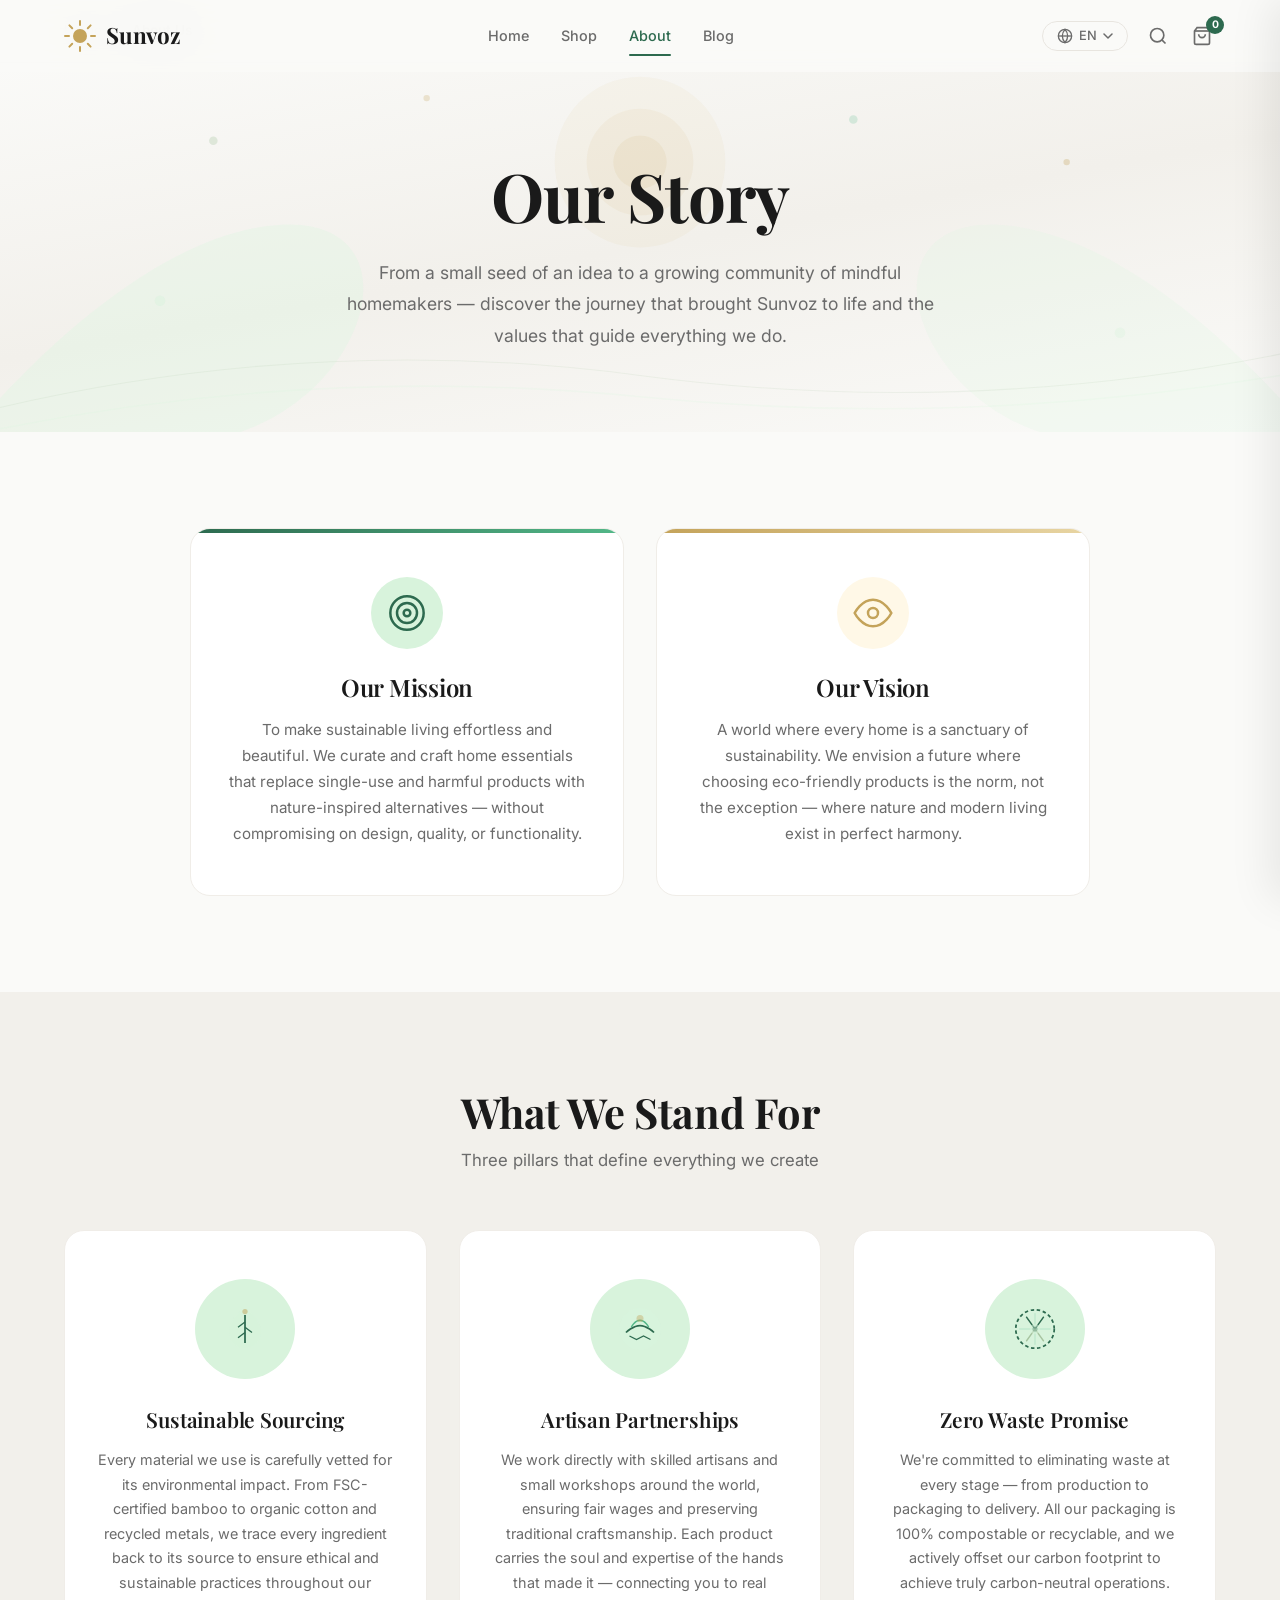
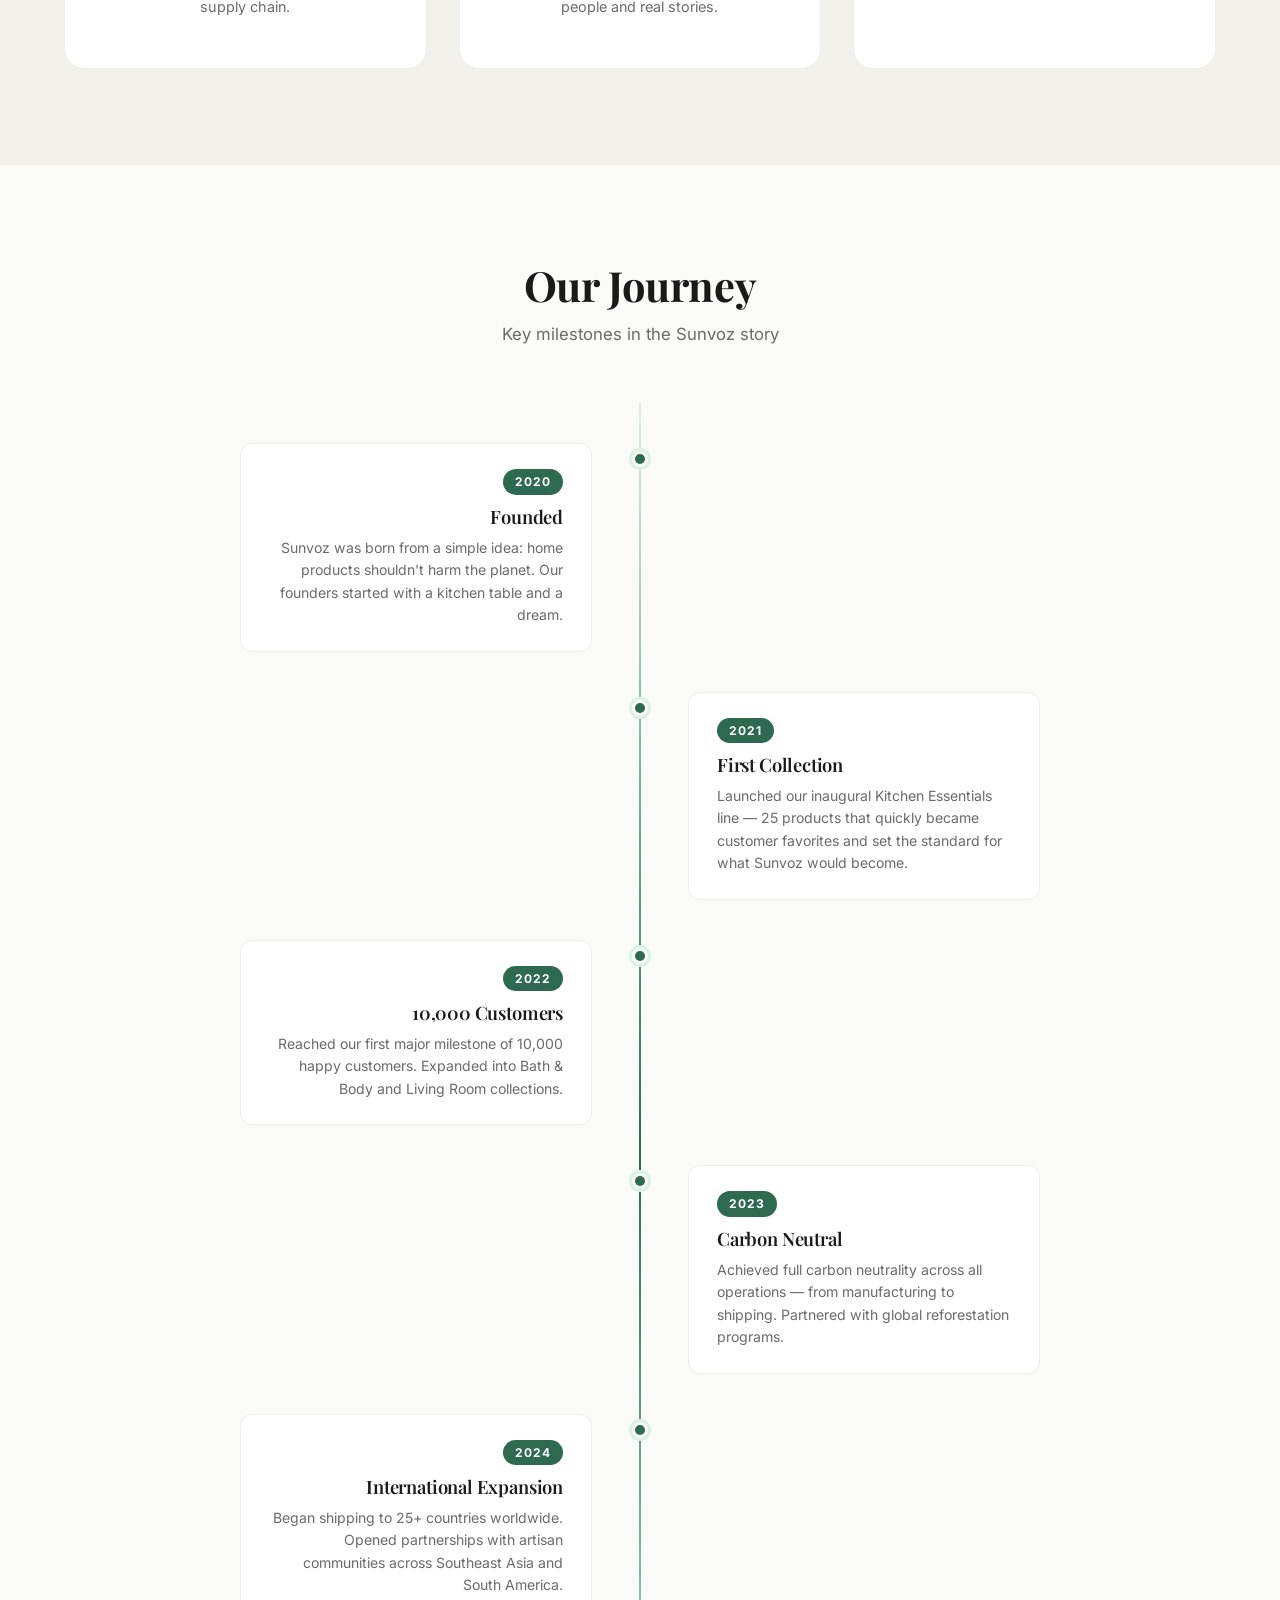
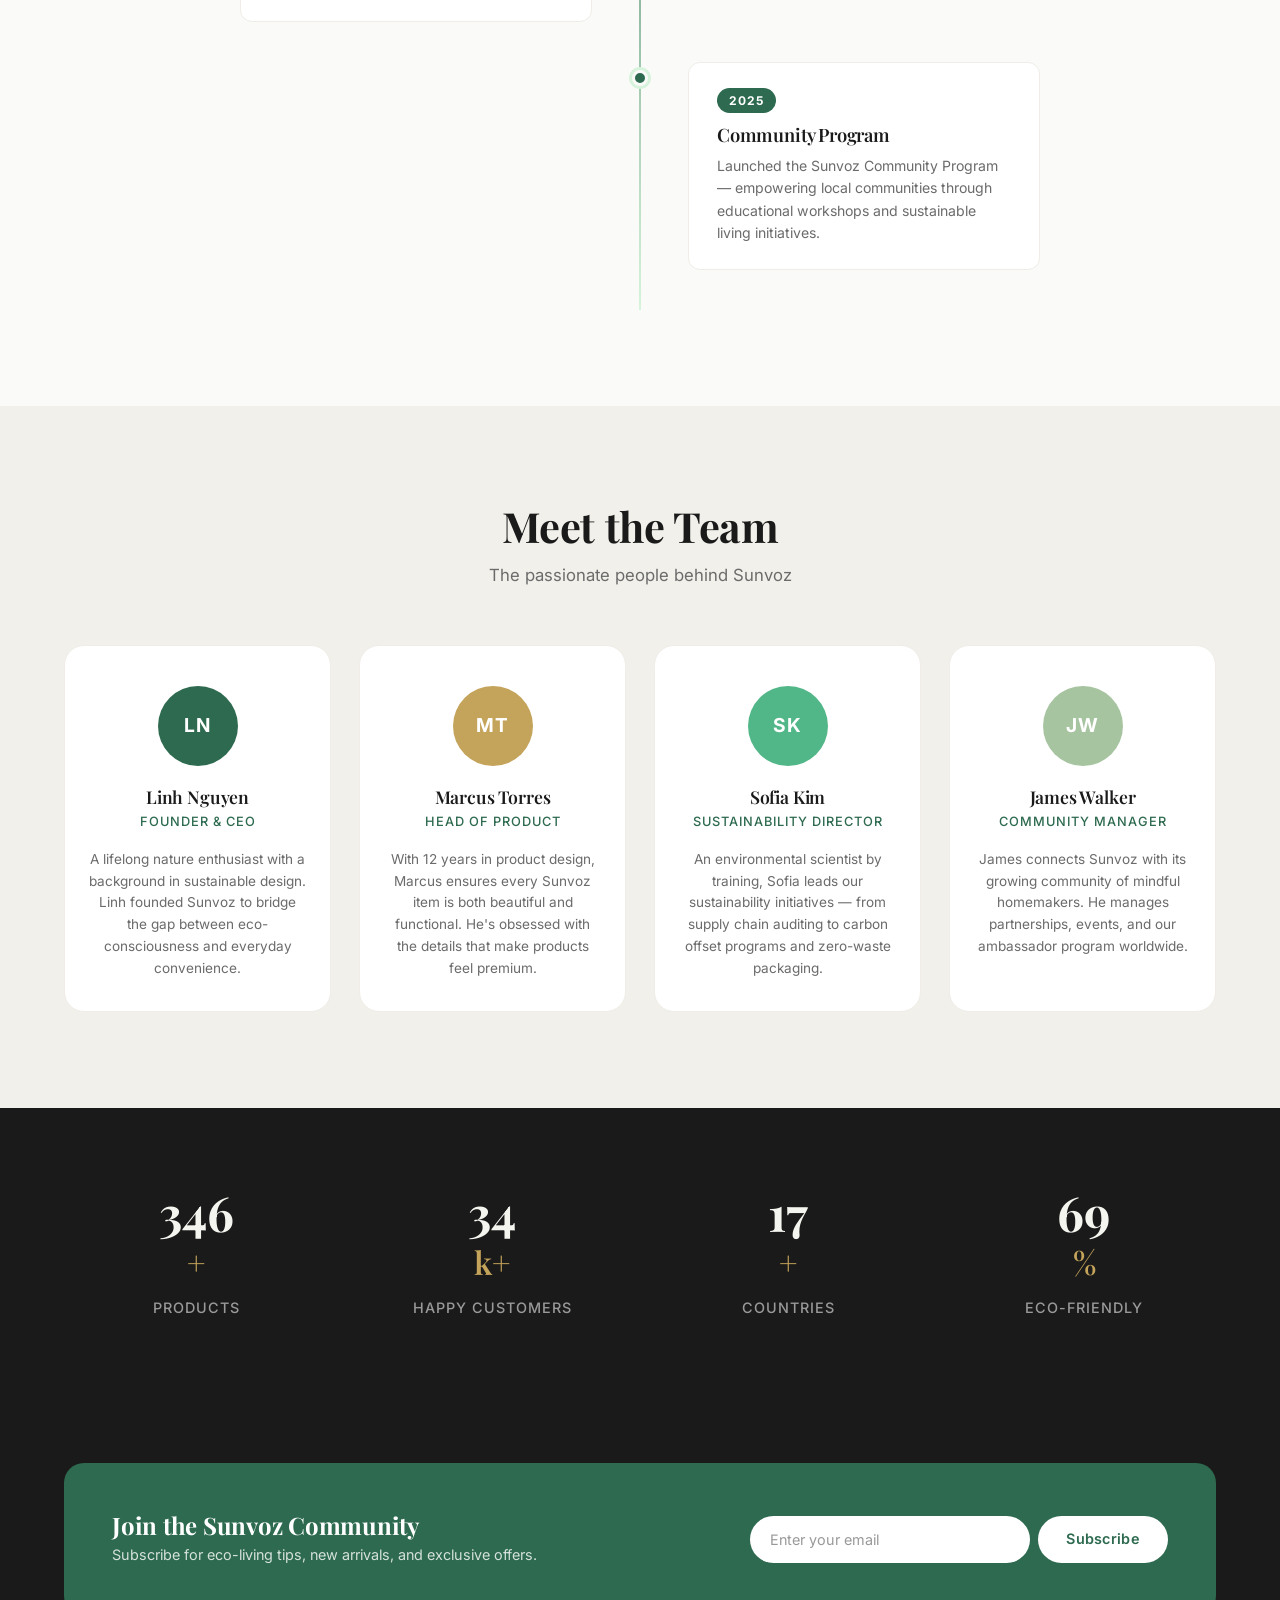
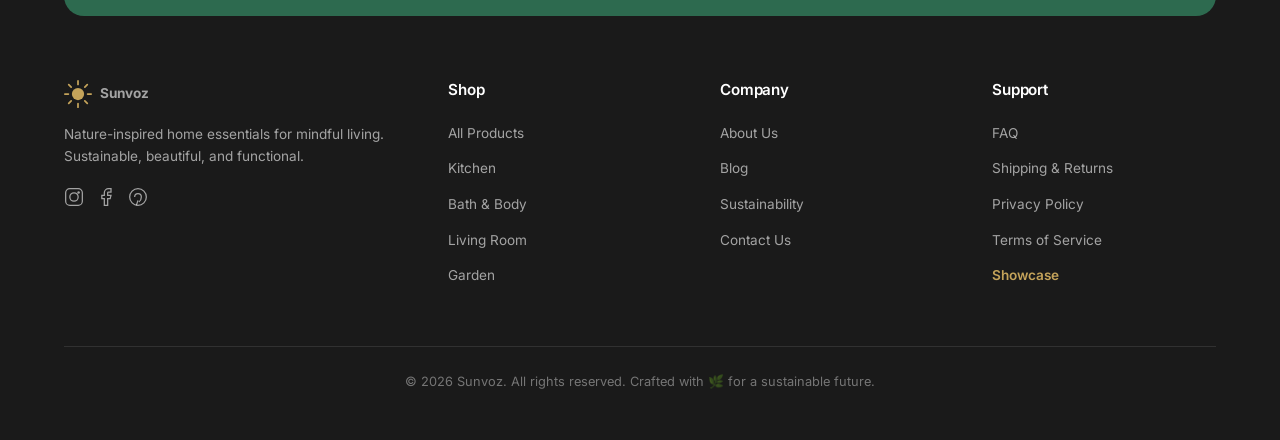
==== commit 27e84a73: "feat: cap nhat UI/UX mobile menu, bo sung trang showcase thanh phan va cap nhat footer" ====
--- a/about.html
+++ b/about.html
@@ -383,6 +383,7 @@
                     <li><a href="#">Shipping & Returns</a></li>
                     <li><a href="#">Privacy Policy</a></li>
                     <li><a href="#">Terms of Service</a></li>
+                    <li><a href="showcase.html" style="font-weight: 600; color: var(--gold);">Showcase</a></li>
                 </ul>
             </div>
         </div>
--- a/css/components.css
+++ b/css/components.css
@@ -367,9 +367,21 @@
 }
 
 /* — Navbar Mobile (max-width: 768px) — */
+/* Mobile menu elements hidden by default on desktop */
+.mobile-menu-header,
+.mobile-menu-footer {
+    display: none !important;
+}
+
+/* — Navbar Mobile (max-width: 768px) — */
 @media (max-width: 768px) {
+    .navbar.menu-open {
+        z-index: 2100;
+    }
+
     .hamburger {
         display: flex;
+        z-index: 2100;
     }
 
     .nav-links {
@@ -378,20 +390,23 @@
         right: 0;
         bottom: 0;
         left: auto;
-        width: 300px;
-        max-width: 80vw;
+        width: 320px;
+        max-width: 85vw;
         background-color: #FFFFFF;
         box-shadow: -10px 0 30px rgba(0, 0, 0, 0.08);
         flex-direction: column;
-        align-items: flex-start;
+        align-items: stretch;
         justify-content: flex-start;
-        padding: 96px 32px 32px;
-        gap: 20px;
+        padding: 24px 24px 32px 24px;
+        gap: 0;
         opacity: 0;
         visibility: hidden;
         transform: translateX(100%);
         transition: opacity 0.4s cubic-bezier(0.16, 1, 0.3, 1), visibility 0.4s cubic-bezier(0.16, 1, 0.3, 1), transform 0.4s cubic-bezier(0.16, 1, 0.3, 1);
-        z-index: 1050;
+        z-index: 2050;
+        display: flex;
+        overflow-y: auto;
+        box-sizing: border-box;
     }
 
     .nav-links.open,
@@ -401,16 +416,127 @@
         transform: translateX(0);
     }
 
+    .mobile-menu-header {
+        display: flex !important;
+        align-items: center;
+        justify-content: space-between;
+        padding-bottom: 16px;
+        border-bottom: 1.5px solid var(--border-light);
+        margin-bottom: 20px;
+    }
+
+    .mobile-menu-logo {
+        display: flex;
+        align-items: center;
+        gap: 8px;
+        text-decoration: none;
+        color: var(--text-primary);
+        font-family: var(--font-heading);
+        font-size: 1.25rem;
+        font-weight: 700;
+    }
+
+    .mobile-menu-logo svg {
+        color: var(--accent);
+        flex-shrink: 0;
+    }
+
     .nav-link {
-        font-size: 1.1rem;
+        font-size: 1.05rem;
         font-weight: 600;
         width: 100%;
-        padding: 8px 0;
+        padding: 12px 0;
         border-bottom: 1px solid var(--border-light);
+        display: flex;
+        align-items: center;
+        justify-content: space-between;
+        color: var(--text-secondary);
+        transition: color var(--transition), padding-left var(--transition);
+        box-sizing: border-box;
+    }
+
+    .nav-link:hover,
+    .nav-link.active {
+        color: var(--accent);
+        padding-left: 6px;
     }
 
     .nav-link::after {
         display: none !important;
+    }
+
+    .mobile-menu-footer {
+        display: flex !important;
+        flex-direction: column;
+        gap: 12px;
+        margin-top: auto;
+        padding-top: 20px;
+        border-top: 1.5px solid var(--border-light);
+    }
+
+    .mobile-menu-tagline {
+        font-size: 0.8rem;
+        color: var(--text-light);
+        line-height: 1.5;
+    }
+
+    .mobile-menu-socials {
+        display: flex;
+        gap: 12px;
+    }
+
+    .mobile-menu-socials a {
+        color: var(--text-secondary);
+        transition: color var(--transition), background-color var(--transition);
+        display: flex;
+        align-items: center;
+        justify-content: center;
+        width: 36px;
+        height: 36px;
+        border-radius: 50%;
+        background-color: var(--bg-secondary);
+        text-decoration: none;
+    }
+
+    .mobile-menu-socials a:hover {
+        color: #FFFFFF;
+        background-color: var(--accent);
+    }
+
+    /* Stagger slide-in animations */
+    .nav-links .mobile-menu-header,
+    .nav-links .nav-link,
+    .nav-links .mobile-menu-footer {
+        opacity: 0;
+        transform: translateX(30px);
+    }
+
+    @keyframes slideInMenuItem {
+        to {
+            opacity: 1;
+            transform: translateX(0);
+        }
+    }
+
+    .nav-links.open .mobile-menu-header {
+        animation: slideInMenuItem 0.4s cubic-bezier(0.16, 1, 0.3, 1) forwards;
+        animation-delay: 0.05s;
+    }
+
+    .nav-links.open .nav-link {
+        animation: slideInMenuItem 0.4s cubic-bezier(0.16, 1, 0.3, 1) forwards;
+    }
+
+    .nav-links.open .nav-link:nth-of-type(1) { animation-delay: 0.1s; }
+    .nav-links.open .nav-link:nth-of-type(2) { animation-delay: 0.15s; }
+    .nav-links.open .nav-link:nth-of-type(3) { animation-delay: 0.2s; }
+    .nav-links.open .nav-link:nth-of-type(4) { animation-delay: 0.25s; }
+    .nav-links.open .nav-link:nth-of-type(5) { animation-delay: 0.3s; }
+    .nav-links.open .nav-link:nth-of-type(6) { animation-delay: 0.35s; }
+
+    .nav-links.open .mobile-menu-footer {
+        animation: slideInMenuItem 0.4s cubic-bezier(0.16, 1, 0.3, 1) forwards;
+        animation-delay: 0.4s;
     }
 
     .lang-switcher {
@@ -1614,3 +1740,109 @@
     overflow: hidden;
 }
 
+/* ============================================================
+   12. REUSABLE MODAL DIALOGS (.modal-overlay)
+   ============================================================ */
+
+.modal-overlay {
+    position: fixed;
+    top: 0;
+    left: 0;
+    width: 100%;
+    height: 100%;
+    background-color: rgba(26, 32, 28, 0.55);
+    backdrop-filter: blur(8px);
+    -webkit-backdrop-filter: blur(8px);
+    z-index: 3000;
+    display: flex;
+    align-items: center;
+    justify-content: center;
+    padding: 20px;
+    opacity: 0;
+    visibility: hidden;
+    transition: opacity 0.3s ease, visibility 0.3s ease;
+}
+
+.modal-overlay.active {
+    opacity: 1;
+    visibility: visible;
+}
+
+.modal-container {
+    background-color: #FFFFFF;
+    border-radius: var(--radius-lg);
+    width: 100%;
+    max-width: 500px;
+    box-shadow: var(--shadow-xl);
+    display: flex;
+    flex-direction: column;
+    overflow: hidden;
+    transform: scale(0.92) translateY(10px);
+    opacity: 0;
+    transition: transform 0.3s cubic-bezier(0.34, 1.56, 0.64, 1), opacity 0.3s ease;
+}
+
+.modal-overlay.active .modal-container {
+    transform: scale(1) translateY(0);
+    opacity: 1;
+}
+
+.modal-header {
+    display: flex;
+    align-items: center;
+    justify-content: space-between;
+    padding: 18px 24px;
+    border-bottom: 1.5px solid var(--border-light);
+}
+
+.modal-title {
+    font-family: var(--font-heading);
+    font-size: 1.25rem;
+    font-weight: 700;
+    color: var(--text-primary);
+    margin: 0;
+}
+
+.modal-close {
+    width: 32px;
+    height: 32px;
+    border-radius: 50%;
+    display: flex;
+    align-items: center;
+    justify-content: center;
+    background-color: var(--bg-secondary);
+    color: var(--text-primary);
+    border: none;
+    cursor: pointer;
+    transition: background-color var(--transition-fast), transform var(--transition-fast), color var(--transition-fast);
+}
+
+.modal-close:hover {
+    background-color: var(--accent);
+    color: #FFFFFF;
+    transform: rotate(90deg);
+}
+
+.modal-body {
+    padding: 24px;
+    font-family: var(--font-body);
+    font-size: 0.9rem;
+    color: var(--text-secondary);
+    line-height: 1.6;
+}
+
+.modal-footer {
+    display: flex;
+    align-items: center;
+    justify-content: flex-end;
+    gap: 12px;
+    padding: 16px 24px;
+    border-top: 1.5px solid var(--border-light);
+    background-color: var(--bg-secondary);
+}
+
+body.modal-open {
+    overflow: hidden;
+}
+
+
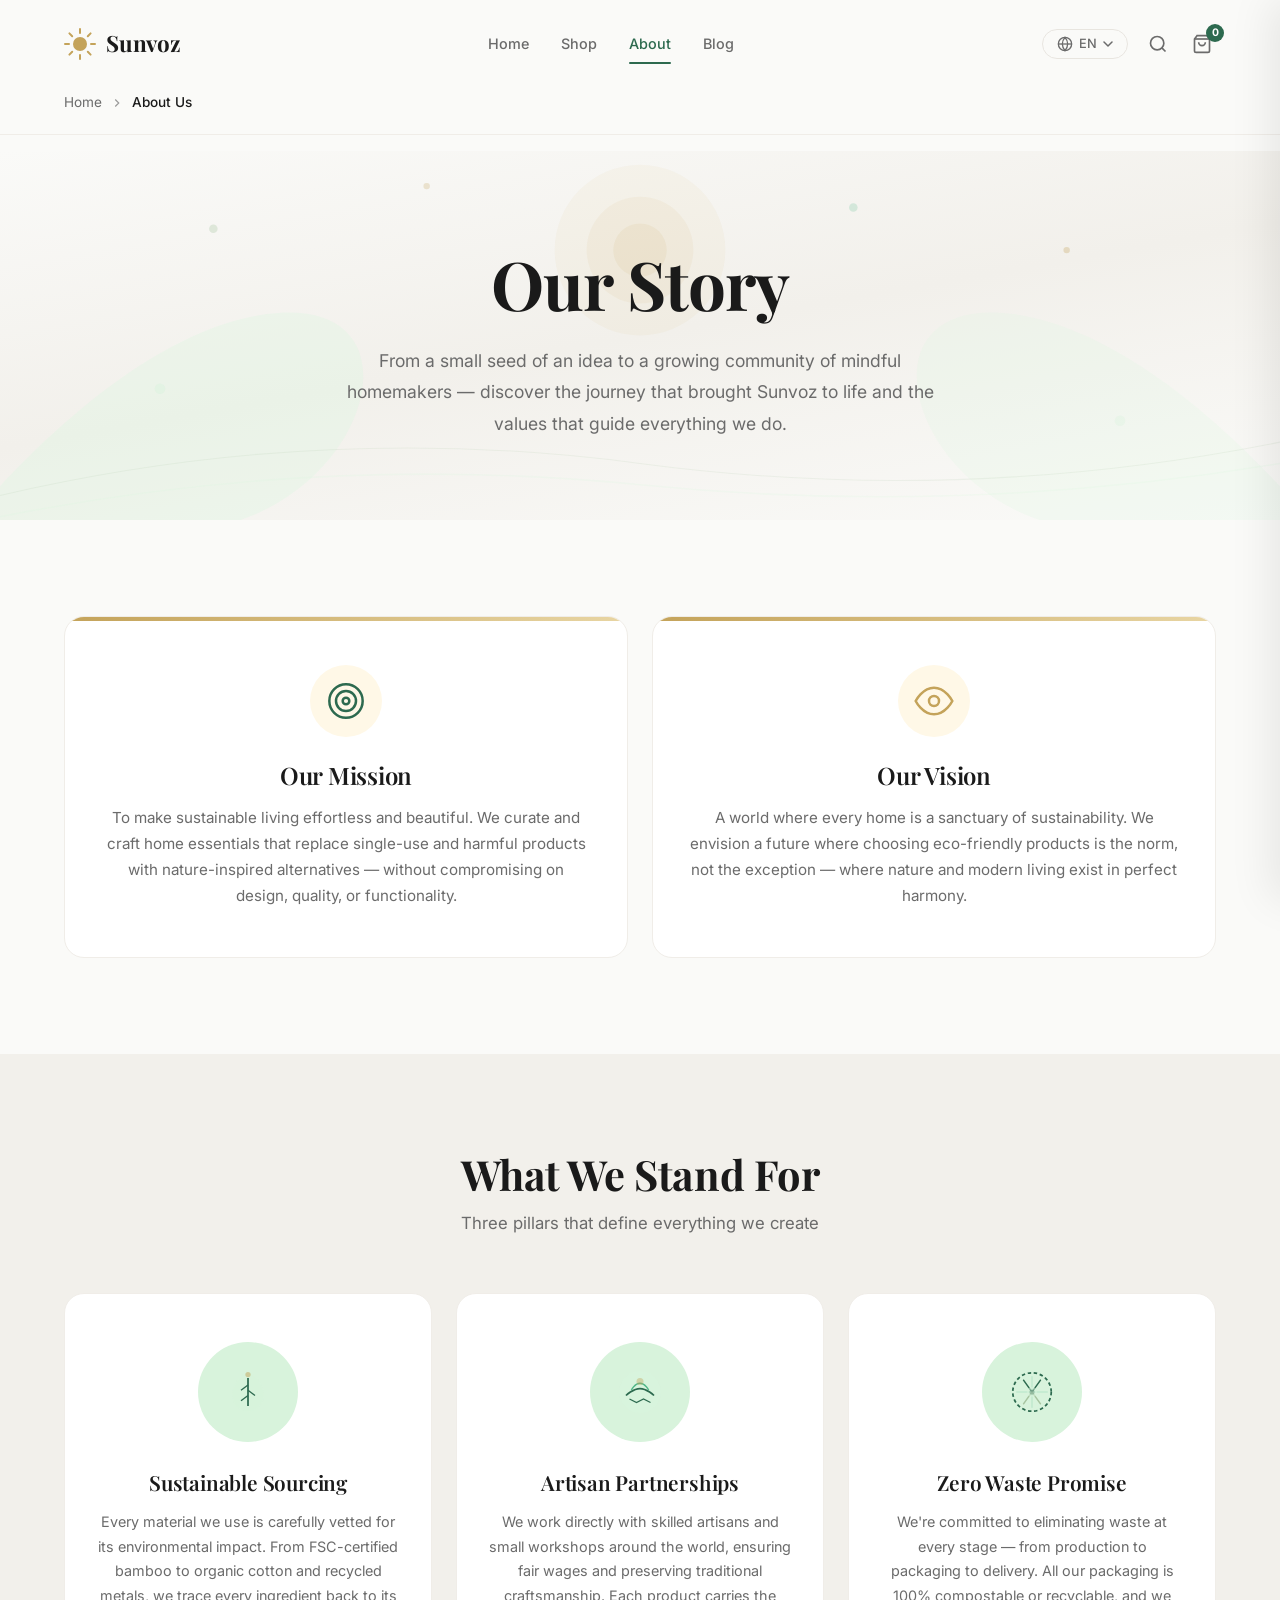
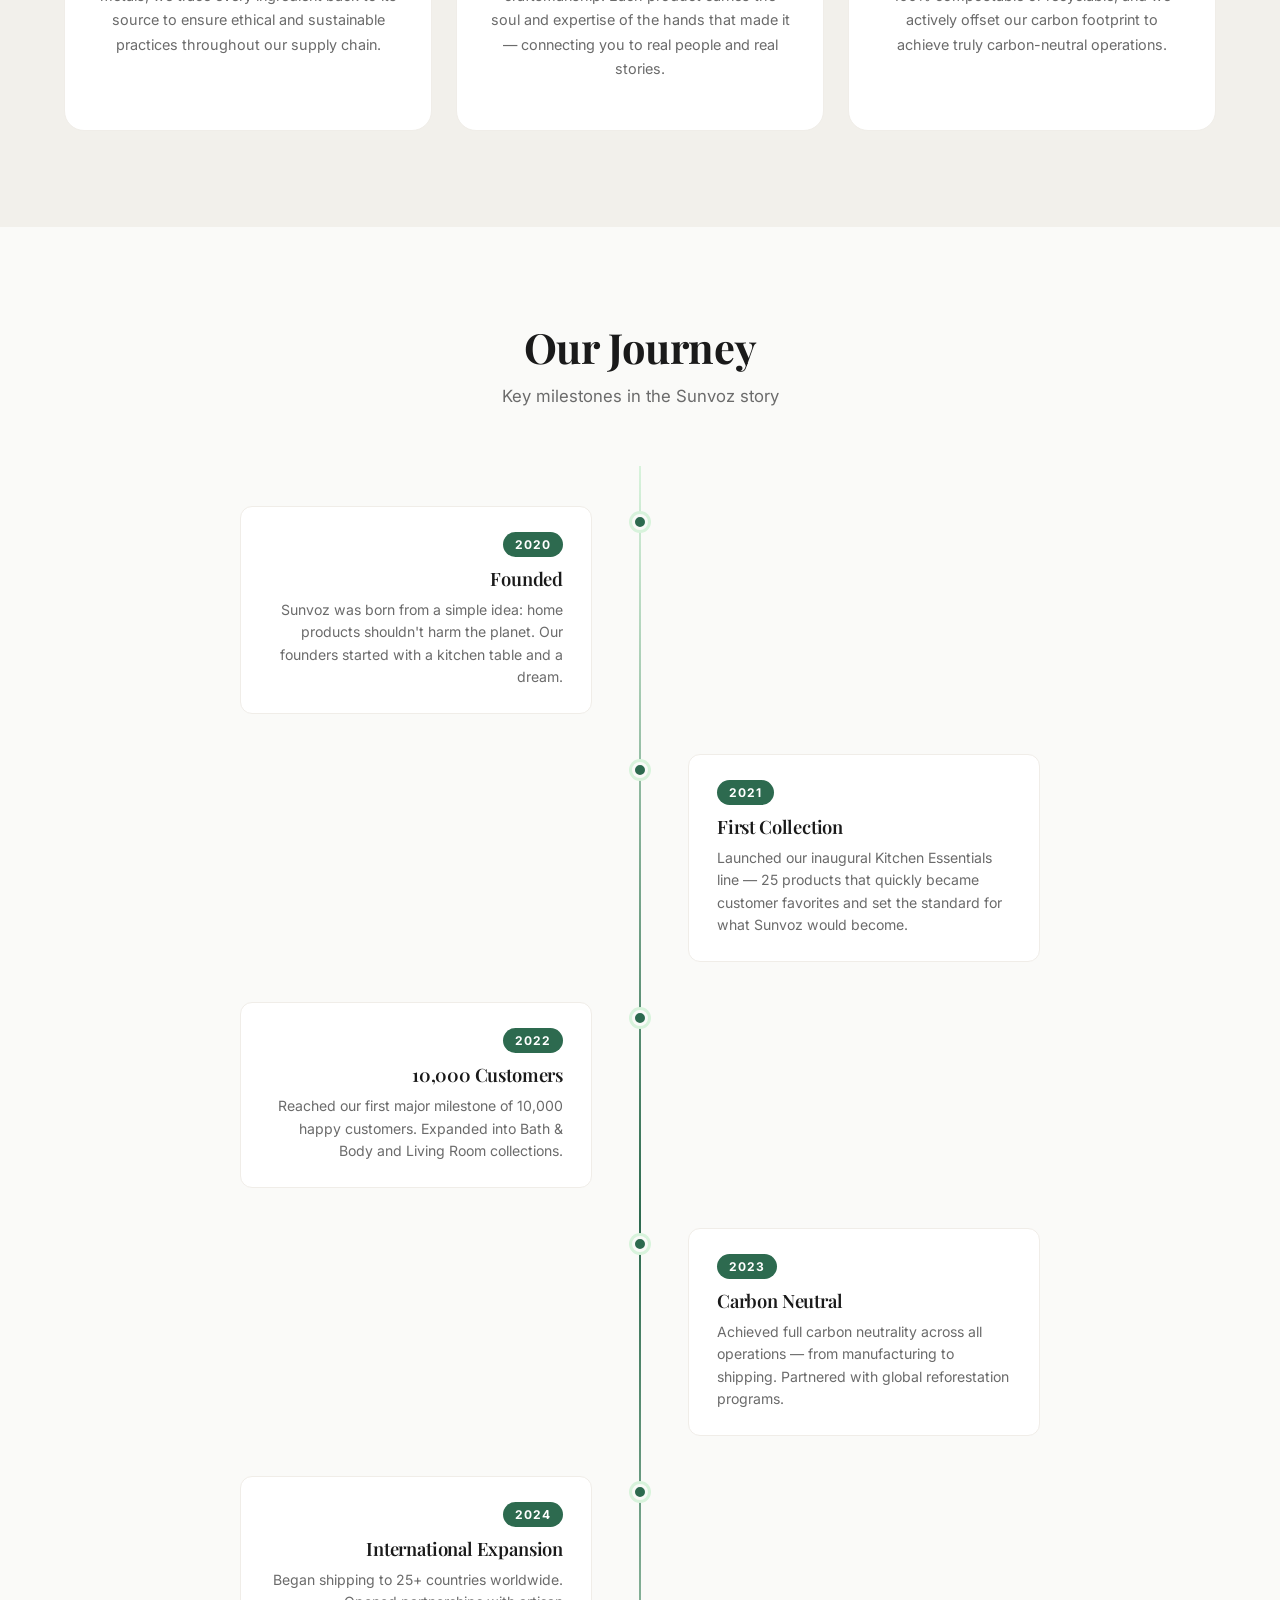
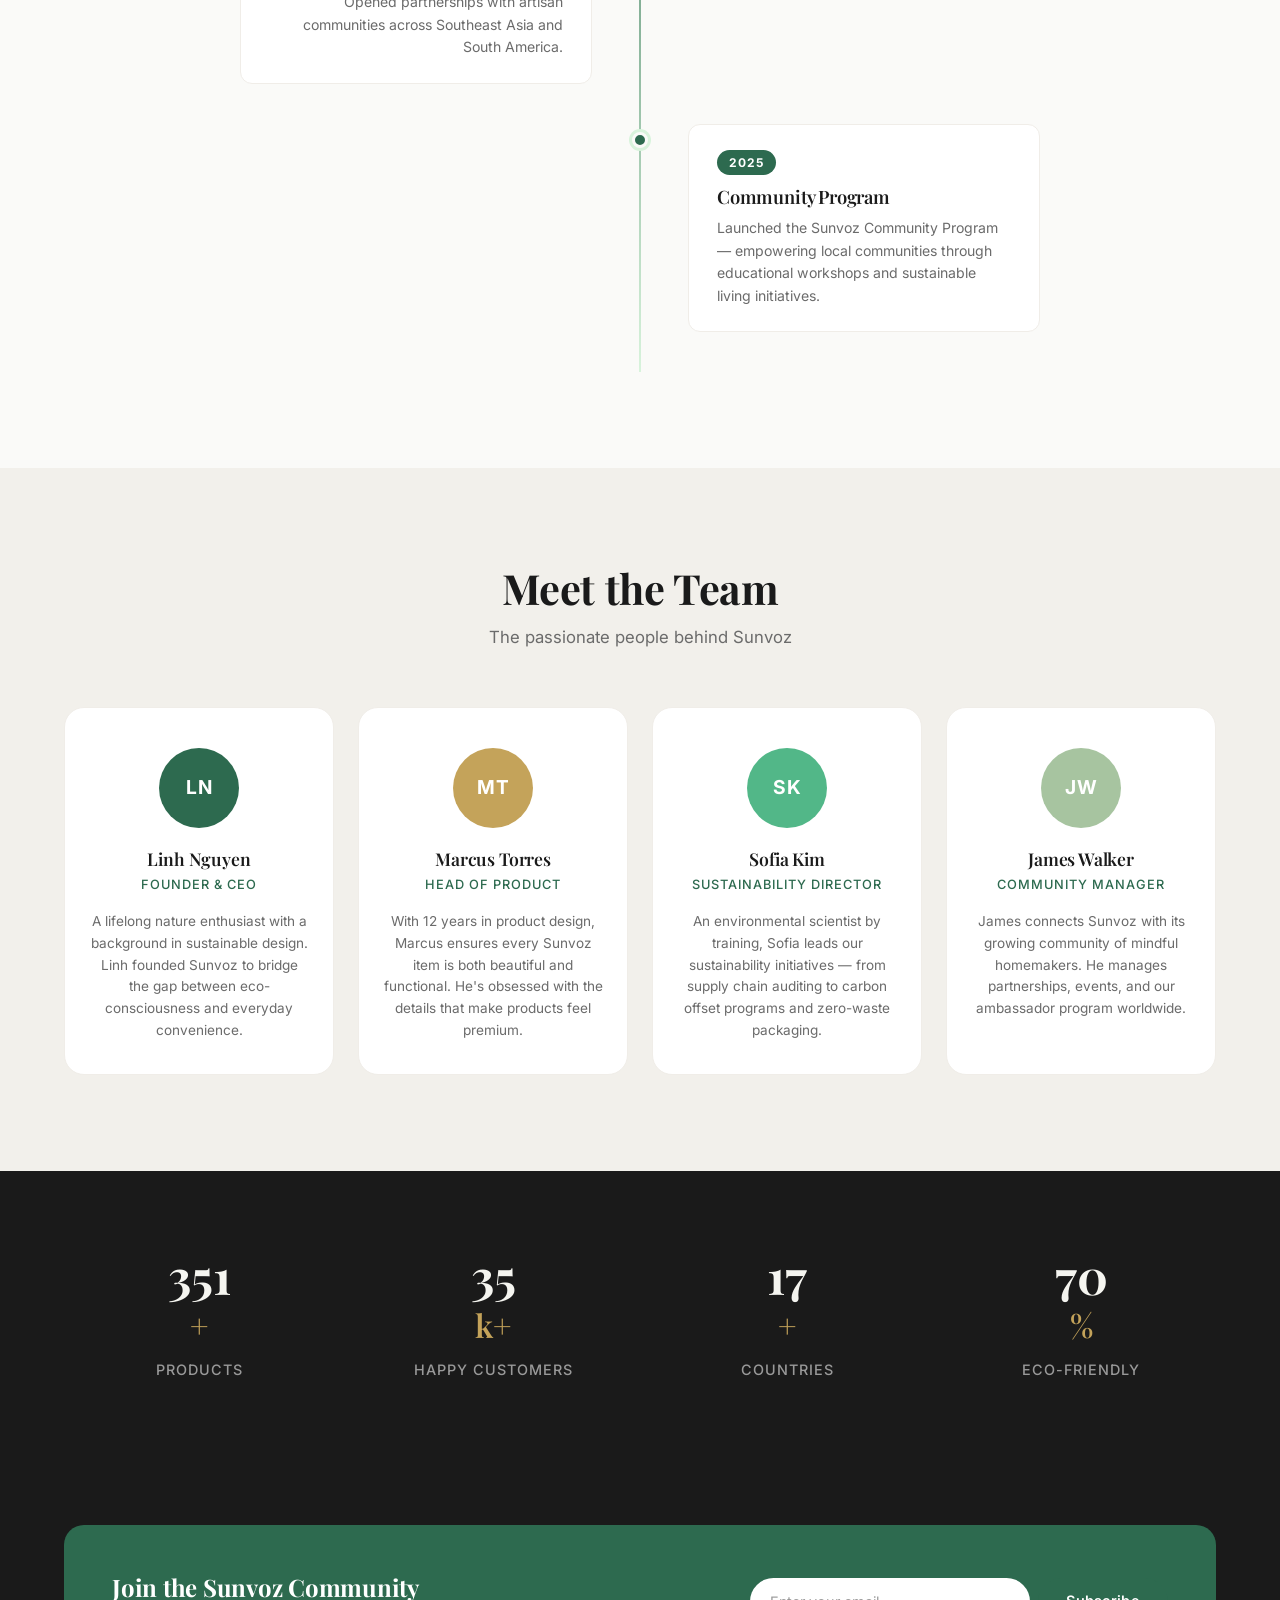
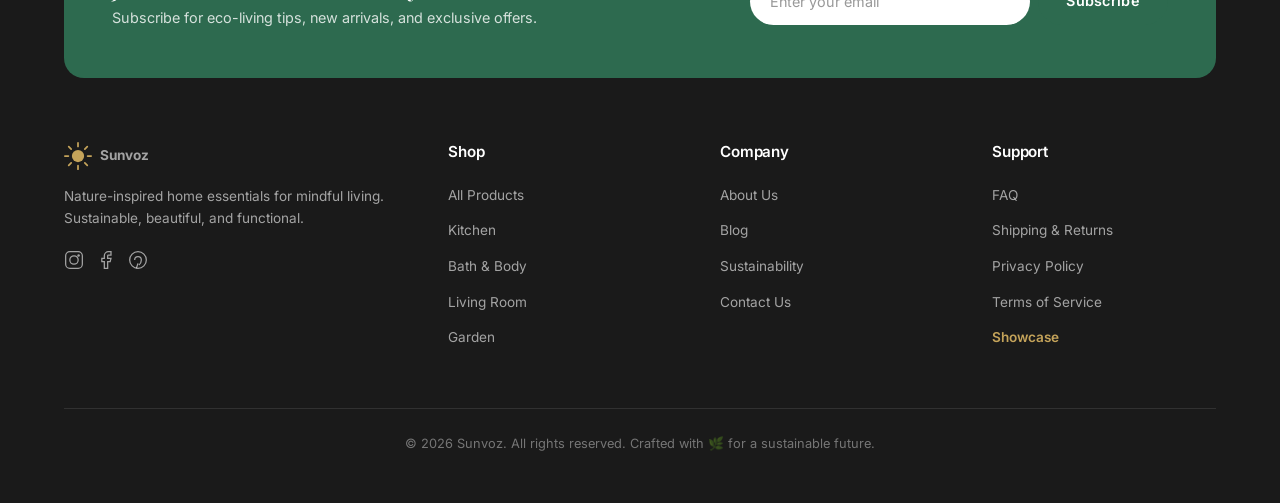
==== commit d29c6818: "refactor: translate layout to English default, fix search bar mobile spacing, and align carousel pro" ====
--- a/about.html
+++ b/about.html
@@ -8,6 +8,7 @@
     <link rel="preconnect" href="https://fonts.googleapis.com">
     <link rel="preconnect" href="https://fonts.gstatic.com" crossorigin>
     <link href="https://fonts.googleapis.com/css2?family=Playfair+Display:ital,wght@0,400;0,500;0,600;0,700;1,400&family=Inter:wght@300;400;500;600;700&display=swap" rel="stylesheet">
+        <link href="https://cdn.jsdelivr.net/npm/bootstrap@5.3.3/dist/css/bootstrap.min.css" rel="stylesheet" integrity="sha384-QWTKZyjpPEjISv5WaRU9OFeRpok6YctnYmDr5pNlyT2bRjXh0JMhjY6hW+ALEwIH" crossorigin="anonymous">
     <link rel="stylesheet" href="css/base.css">
     <link rel="stylesheet" href="css/components.css">
     <link rel="stylesheet" href="css/about.css">
@@ -111,27 +112,31 @@
 <!-- ========== MISSION & VISION ========== -->
 <section class="section about-mv-section" id="missionVision">
     <div class="container">
-        <div class="mv-grid">
-            <div class="mv-card animate-on-scroll">
-                <div class="mv-icon">
-                    <svg width="40" height="40" viewBox="0 0 24 24" fill="none" stroke="var(--accent)" stroke-width="1.5">
-                        <circle cx="12" cy="12" r="10"/>
-                        <circle cx="12" cy="12" r="6"/>
-                        <circle cx="12" cy="12" r="2"/>
-                    </svg>
-                </div>
-                <h3>Our Mission</h3>
-                <p>To make sustainable living effortless and beautiful. We curate and craft home essentials that replace single-use and harmful products with nature-inspired alternatives — without compromising on design, quality, or functionality.</p>
-            </div>
-            <div class="mv-card animate-on-scroll">
-                <div class="mv-icon">
-                    <svg width="40" height="40" viewBox="0 0 24 24" fill="none" stroke="var(--gold)" stroke-width="1.5">
-                        <path d="M1 12s4-8 11-8 11 8 11 8-4 8-11 8-11-8-11-8z"/>
-                        <circle cx="12" cy="12" r="3"/>
-                    </svg>
-                </div>
-                <h3>Our Vision</h3>
-                <p>A world where every home is a sanctuary of sustainability. We envision a future where choosing eco-friendly products is the norm, not the exception — where nature and modern living exist in perfect harmony.</p>
+        <div class="row row-cols-1 row-cols-md-2 g-4">
+            <div class="col">
+                <div class="mv-card animate-on-scroll h-100">
+                    <div class="mv-icon">
+                        <svg width="40" height="40" viewBox="0 0 24 24" fill="none" stroke="var(--accent)" stroke-width="1.5">
+                            <circle cx="12" cy="12" r="10"/>
+                            <circle cx="12" cy="12" r="6"/>
+                            <circle cx="12" cy="12" r="2"/>
+                        </svg>
+                    </div>
+                    <h3>Our Mission</h3>
+                    <p>To make sustainable living effortless and beautiful. We curate and craft home essentials that replace single-use and harmful products with nature-inspired alternatives — without compromising on design, quality, or functionality.</p>
+                </div>
+            </div>
+            <div class="col">
+                <div class="mv-card animate-on-scroll h-100">
+                    <div class="mv-icon">
+                        <svg width="40" height="40" viewBox="0 0 24 24" fill="none" stroke="var(--gold)" stroke-width="1.5">
+                            <path d="M1 12s4-8 11-8 11 8 11 8-4 8-11 8-11-8-11-8z"/>
+                            <circle cx="12" cy="12" r="3"/>
+                        </svg>
+                    </div>
+                    <h3>Our Vision</h3>
+                    <p>A world where every home is a sanctuary of sustainability. We envision a future where choosing eco-friendly products is the norm, not the exception — where nature and modern living exist in perfect harmony.</p>
+                </div>
             </div>
         </div>
     </div>
@@ -144,51 +149,57 @@
             <h2 class="section-title">What We Stand For</h2>
             <p class="section-subtitle">Three pillars that define everything we create</p>
         </div>
-        <div class="values-grid">
-            <div class="value-card animate-on-scroll">
-                <div class="value-icon">
-                    <svg width="56" height="56" viewBox="0 0 64 64" fill="none">
-                        <!-- Leaf with roots -->
-                        <path d="M32 8C32 8 50 18 50 35C50 46 42 54 32 54C22 54 14 46 14 35C14 18 32 8 32 8Z" fill="#D8F3DC" opacity="0.5"/>
-                        <path d="M32 16V48" stroke="#2D6A4F" stroke-width="2"/>
-                        <path d="M32 24L24 30" stroke="#2D6A4F" stroke-width="1.5"/>
-                        <path d="M32 30L40 36" stroke="#2D6A4F" stroke-width="1.5"/>
-                        <path d="M32 36L24 42" stroke="#2D6A4F" stroke-width="1.5"/>
-                        <circle cx="32" cy="12" r="3" fill="#C4A35A" opacity="0.5"/>
-                    </svg>
-                </div>
-                <h3>Sustainable Sourcing</h3>
-                <p>Every material we use is carefully vetted for its environmental impact. From FSC-certified bamboo to organic cotton and recycled metals, we trace every ingredient back to its source to ensure ethical and sustainable practices throughout our supply chain.</p>
-            </div>
-            <div class="value-card animate-on-scroll">
-                <div class="value-icon">
-                    <svg width="56" height="56" viewBox="0 0 64 64" fill="none">
-                        <!-- Handshake / Partnership -->
-                        <circle cx="32" cy="32" r="24" fill="#D8F3DC" opacity="0.3"/>
-                        <path d="M16 36C16 36 24 28 32 28C40 28 48 36 48 36" stroke="#2D6A4F" stroke-width="2" fill="none"/>
-                        <path d="M22 30C22 30 26 22 32 22C38 22 42 30 42 30" stroke="#52B788" stroke-width="1.5" fill="none"/>
-                        <circle cx="32" cy="20" r="4" fill="#C4A35A" opacity="0.4"/>
-                        <path d="M20 40L28 44L36 40L44 44" stroke="#2D6A4F" stroke-width="1.5" fill="none"/>
-                    </svg>
-                </div>
-                <h3>Artisan Partnerships</h3>
-                <p>We work directly with skilled artisans and small workshops around the world, ensuring fair wages and preserving traditional craftsmanship. Each product carries the soul and expertise of the hands that made it — connecting you to real people and real stories.</p>
-            </div>
-            <div class="value-card animate-on-scroll">
-                <div class="value-icon">
-                    <svg width="56" height="56" viewBox="0 0 64 64" fill="none">
-                        <!-- Zero Waste circle -->
-                        <circle cx="32" cy="32" r="22" stroke="#2D6A4F" stroke-width="2" fill="none" stroke-dasharray="4 3"/>
-                        <path d="M32 14L32 50" stroke="#52B788" stroke-width="1" opacity="0.3"/>
-                        <path d="M14 32L50 32" stroke="#52B788" stroke-width="1" opacity="0.3"/>
-                        <path d="M22 18L32 32L42 18" stroke="#2D6A4F" stroke-width="1.5" fill="none"/>
-                        <path d="M22 46L32 32L42 46" stroke="#A7C4A0" stroke-width="1.5" fill="none"/>
-                        <circle cx="32" cy="32" r="6" fill="#D8F3DC" opacity="0.5"/>
-                        <circle cx="32" cy="32" r="3" fill="#2D6A4F" opacity="0.3"/>
-                    </svg>
-                </div>
-                <h3>Zero Waste Promise</h3>
-                <p>We're committed to eliminating waste at every stage — from production to packaging to delivery. All our packaging is 100% compostable or recyclable, and we actively offset our carbon footprint to achieve truly carbon-neutral operations.</p>
+        <div class="row row-cols-1 row-cols-md-3 g-4">
+            <div class="col">
+                <div class="value-card animate-on-scroll h-100">
+                    <div class="value-icon">
+                        <svg width="56" height="56" viewBox="0 0 64 64" fill="none">
+                            <!-- Leaf with roots -->
+                            <path d="M32 8C32 8 50 18 50 35C50 46 42 54 32 54C22 54 14 46 14 35C14 18 32 8 32 8Z" fill="#D8F3DC" opacity="0.5"/>
+                            <path d="M32 16V48" stroke="#2D6A4F" stroke-width="2"/>
+                            <path d="M32 24L24 30" stroke="#2D6A4F" stroke-width="1.5"/>
+                            <path d="M32 30L40 36" stroke="#2D6A4F" stroke-width="1.5"/>
+                            <path d="M32 36L24 42" stroke="#2D6A4F" stroke-width="1.5"/>
+                            <circle cx="32" cy="12" r="3" fill="#C4A35A" opacity="0.5"/>
+                        </svg>
+                    </div>
+                    <h3>Sustainable Sourcing</h3>
+                    <p>Every material we use is carefully vetted for its environmental impact. From FSC-certified bamboo to organic cotton and recycled metals, we trace every ingredient back to its source to ensure ethical and sustainable practices throughout our supply chain.</p>
+                </div>
+            </div>
+            <div class="col">
+                <div class="value-card animate-on-scroll h-100">
+                    <div class="value-icon">
+                        <svg width="56" height="56" viewBox="0 0 64 64" fill="none">
+                            <!-- Handshake / Partnership -->
+                            <circle cx="32" cy="32" r="24" fill="#D8F3DC" opacity="0.3"/>
+                            <path d="M16 36C16 36 24 28 32 28C40 28 48 36 48 36" stroke="#2D6A4F" stroke-width="2" fill="none"/>
+                            <path d="M22 30C22 30 26 22 32 22C38 22 42 30 42 30" stroke="#52B788" stroke-width="1.5" fill="none"/>
+                            <circle cx="32" cy="20" r="4" fill="#C4A35A" opacity="0.4"/>
+                            <path d="M20 40L28 44L36 40L44 44" stroke="#2D6A4F" stroke-width="1.5" fill="none"/>
+                        </svg>
+                    </div>
+                    <h3>Artisan Partnerships</h3>
+                    <p>We work directly with skilled artisans and small workshops around the world, ensuring fair wages and preserving traditional craftsmanship. Each product carries the soul and expertise of the hands that made it — connecting you to real people and real stories.</p>
+                </div>
+            </div>
+            <div class="col">
+                <div class="value-card animate-on-scroll h-100">
+                    <div class="value-icon">
+                        <svg width="56" height="56" viewBox="0 0 64 64" fill="none">
+                            <!-- Zero Waste circle -->
+                            <circle cx="32" cy="32" r="22" stroke="#2D6A4F" stroke-width="2" fill="none" stroke-dasharray="4 3"/>
+                            <path d="M32 14L32 50" stroke="#52B788" stroke-width="1" opacity="0.3"/>
+                            <path d="M14 32L50 32" stroke="#52B788" stroke-width="1" opacity="0.3"/>
+                            <path d="M22 18L32 32L42 18" stroke="#2D6A4F" stroke-width="1.5" fill="none"/>
+                            <path d="M22 46L32 32L42 46" stroke="#A7C4A0" stroke-width="1.5" fill="none"/>
+                            <circle cx="32" cy="32" r="6" fill="#D8F3DC" opacity="0.5"/>
+                            <circle cx="32" cy="32" r="3" fill="#2D6A4F" opacity="0.3"/>
+                        </svg>
+                    </div>
+                    <h3>Zero Waste Promise</h3>
+                    <p>We're committed to eliminating waste at every stage — from production to packaging to delivery. All our packaging is 100% compostable or recyclable, and we actively offset our carbon footprint to achieve truly carbon-neutral operations.</p>
+                </div>
             </div>
         </div>
     </div>
@@ -268,38 +279,46 @@
             <h2 class="section-title">Meet the Team</h2>
             <p class="section-subtitle">The passionate people behind Sunvoz</p>
         </div>
-        <div class="team-grid">
-            <div class="team-card animate-on-scroll">
-                <div class="team-avatar" style="background-color: #2D6A4F;">
-                    <span>LN</span>
-                </div>
-                <h4 class="team-name">Linh Nguyen</h4>
-                <span class="team-role">Founder & CEO</span>
-                <p class="team-bio">A lifelong nature enthusiast with a background in sustainable design. Linh founded Sunvoz to bridge the gap between eco-consciousness and everyday convenience.</p>
-            </div>
-            <div class="team-card animate-on-scroll">
-                <div class="team-avatar" style="background-color: #C4A35A;">
-                    <span>MT</span>
-                </div>
-                <h4 class="team-name">Marcus Torres</h4>
-                <span class="team-role">Head of Product</span>
-                <p class="team-bio">With 12 years in product design, Marcus ensures every Sunvoz item is both beautiful and functional. He's obsessed with the details that make products feel premium.</p>
-            </div>
-            <div class="team-card animate-on-scroll">
-                <div class="team-avatar" style="background-color: #52B788;">
-                    <span>SK</span>
-                </div>
-                <h4 class="team-name">Sofia Kim</h4>
-                <span class="team-role">Sustainability Director</span>
-                <p class="team-bio">An environmental scientist by training, Sofia leads our sustainability initiatives — from supply chain auditing to carbon offset programs and zero-waste packaging.</p>
-            </div>
-            <div class="team-card animate-on-scroll">
-                <div class="team-avatar" style="background-color: #A7C4A0;">
-                    <span>JW</span>
-                </div>
-                <h4 class="team-name">James Walker</h4>
-                <span class="team-role">Community Manager</span>
-                <p class="team-bio">James connects Sunvoz with its growing community of mindful homemakers. He manages partnerships, events, and our ambassador program worldwide.</p>
+        <div class="row row-cols-1 row-cols-sm-2 row-cols-lg-4 g-4">
+            <div class="col">
+                <div class="team-card animate-on-scroll h-100">
+                    <div class="team-avatar" style="background-color: #2D6A4F;">
+                        <span>LN</span>
+                    </div>
+                    <h4 class="team-name">Linh Nguyen</h4>
+                    <span class="team-role">Founder & CEO</span>
+                    <p class="team-bio">A lifelong nature enthusiast with a background in sustainable design. Linh founded Sunvoz to bridge the gap between eco-consciousness and everyday convenience.</p>
+                </div>
+            </div>
+            <div class="col">
+                <div class="team-card animate-on-scroll h-100">
+                    <div class="team-avatar" style="background-color: #C4A35A;">
+                        <span>MT</span>
+                    </div>
+                    <h4 class="team-name">Marcus Torres</h4>
+                    <span class="team-role">Head of Product</span>
+                    <p class="team-bio">With 12 years in product design, Marcus ensures every Sunvoz item is both beautiful and functional. He's obsessed with the details that make products feel premium.</p>
+                </div>
+            </div>
+            <div class="col">
+                <div class="team-card animate-on-scroll h-100">
+                    <div class="team-avatar" style="background-color: #52B788;">
+                        <span>SK</span>
+                    </div>
+                    <h4 class="team-name">Sofia Kim</h4>
+                    <span class="team-role">Sustainability Director</span>
+                    <p class="team-bio">An environmental scientist by training, Sofia leads our sustainability initiatives — from supply chain auditing to carbon offset programs and zero-waste packaging.</p>
+                </div>
+            </div>
+            <div class="col">
+                <div class="team-card animate-on-scroll h-100">
+                    <div class="team-avatar" style="background-color: #A7C4A0;">
+                        <span>JW</span>
+                    </div>
+                    <h4 class="team-name">James Walker</h4>
+                    <span class="team-role">Community Manager</span>
+                    <p class="team-bio">James connects Sunvoz with its growing community of mindful homemakers. He manages partnerships, events, and our ambassador program worldwide.</p>
+                </div>
             </div>
         </div>
     </div>
@@ -308,22 +327,30 @@
 <!-- ========== STATS COUNTER ========== -->
 <section class="section about-stats-section" id="aboutStats">
     <div class="container">
-        <div class="about-stats-grid">
-            <div class="about-stat animate-on-scroll">
-                <span class="about-stat-number" data-count="500">0</span><span class="about-stat-suffix">+</span>
-                <span class="about-stat-label">Products</span>
-            </div>
-            <div class="about-stat animate-on-scroll">
-                <span class="about-stat-number" data-count="50">0</span><span class="about-stat-suffix">k+</span>
-                <span class="about-stat-label">Happy Customers</span>
-            </div>
-            <div class="about-stat animate-on-scroll">
-                <span class="about-stat-number" data-count="25">0</span><span class="about-stat-suffix">+</span>
-                <span class="about-stat-label">Countries</span>
-            </div>
-            <div class="about-stat animate-on-scroll">
-                <span class="about-stat-number" data-count="100">0</span><span class="about-stat-suffix">%</span>
-                <span class="about-stat-label">Eco-Friendly</span>
+        <div class="row row-cols-2 row-cols-lg-4 g-4 text-center">
+            <div class="col">
+                <div class="about-stat animate-on-scroll">
+                    <span class="about-stat-number" data-count="500">0</span><span class="about-stat-suffix">+</span>
+                    <span class="about-stat-label">Products</span>
+                </div>
+            </div>
+            <div class="col">
+                <div class="about-stat animate-on-scroll">
+                    <span class="about-stat-number" data-count="50">0</span><span class="about-stat-suffix">k+</span>
+                    <span class="about-stat-label">Happy Customers</span>
+                </div>
+            </div>
+            <div class="col">
+                <div class="about-stat animate-on-scroll">
+                    <span class="about-stat-number" data-count="25">0</span><span class="about-stat-suffix">+</span>
+                    <span class="about-stat-label">Countries</span>
+                </div>
+            </div>
+            <div class="col">
+                <div class="about-stat animate-on-scroll">
+                    <span class="about-stat-number" data-count="100">0</span><span class="about-stat-suffix">%</span>
+                    <span class="about-stat-label">Eco-Friendly</span>
+                </div>
             </div>
         </div>
     </div>
@@ -395,7 +422,8 @@
 
 <div class="toast-container" id="toastContainer"></div>
 
-<script src="js/data.js"></script>
+    <script src="https://cdn.jsdelivr.net/npm/bootstrap@5.3.3/dist/js/bootstrap.bundle.min.js" integrity="sha384-YvpcrYf0tY3lHB60NNkmXc5s9fDVZLESaAA55NDzOxhy9GkcIdslK1eN7N6jIeHz" crossorigin="anonymous"></script>
+    <script src="js/data.js"></script>
 <script src="js/main.js"></script>
 <script>
 (function() {
--- a/css/base.css
+++ b/css/base.css
@@ -113,6 +113,17 @@
     min-height: 100vh;
 }
 
+main {
+    padding-top: 72px;
+}
+
+@media (max-width: 480px) {
+    main {
+        padding-top: 60px;
+    }
+}
+
+
 img,
 picture,
 video,
--- a/css/components.css
+++ b/css/components.css
@@ -171,6 +171,10 @@
     position: relative;
     transition: color var(--transition);
     padding: 4px 0;
+}
+
+.nav-link-icon {
+    display: none;
 }
 
 .nav-link::after {
@@ -377,6 +381,8 @@
 @media (max-width: 768px) {
     .navbar.menu-open {
         z-index: 2100;
+        backdrop-filter: none !important;
+        -webkit-backdrop-filter: none !important;
     }
 
     .hamburger {
@@ -403,10 +409,11 @@
         visibility: hidden;
         transform: translateX(100%);
         transition: opacity 0.4s cubic-bezier(0.16, 1, 0.3, 1), visibility 0.4s cubic-bezier(0.16, 1, 0.3, 1), transform 0.4s cubic-bezier(0.16, 1, 0.3, 1);
-        z-index: 2050;
+        z-index: 2200;
         display: flex;
         overflow-y: auto;
         box-sizing: border-box;
+        will-change: opacity, transform;
     }
 
     .nav-links.open,
@@ -449,7 +456,8 @@
         border-bottom: 1px solid var(--border-light);
         display: flex;
         align-items: center;
-        justify-content: space-between;
+        justify-content: flex-start;
+        gap: 12px;
         color: var(--text-secondary);
         transition: color var(--transition), padding-left var(--transition);
         box-sizing: border-box;
@@ -459,6 +467,21 @@
     .nav-link.active {
         color: var(--accent);
         padding-left: 6px;
+    }
+
+    .nav-link-icon {
+        display: inline-flex;
+        align-items: center;
+        justify-content: center;
+        width: 18px;
+        height: 18px;
+        flex-shrink: 0;
+        color: currentColor;
+        transition: transform var(--transition-fast);
+    }
+
+    .nav-link:hover .nav-link-icon {
+        transform: scale(1.1);
     }
 
     .nav-link::after {
@@ -687,6 +710,19 @@
     font-size: 0.75rem;
 }
 
+.stars {
+    display: inline-flex;
+    align-items: center;
+    gap: 2px;
+}
+
+.stars svg {
+    width: 14px;
+    height: 14px;
+    display: block;
+}
+
+
 .product-card-price {
     font-family: var(--font-body);
     font-weight: 700;
@@ -930,6 +966,7 @@
     min-width: 280px;
     max-width: 400px;
     pointer-events: auto;
+    will-change: transform, opacity;
 }
 
 .toast-success {
@@ -995,8 +1032,8 @@
     right: 0;
     bottom: 0;
     background-color: rgba(0, 0, 0, 0.5);
-    backdrop-filter: blur(4px);
-    -webkit-backdrop-filter: blur(4px);
+    backdrop-filter: blur(3px);
+    -webkit-backdrop-filter: blur(3px);
     z-index: 2000;
     display: flex;
     align-items: flex-start;
@@ -1005,6 +1042,7 @@
     opacity: 0;
     visibility: hidden;
     transition: opacity var(--transition), visibility var(--transition);
+    will-change: opacity, visibility;
 }
 
 .search-overlay.active {
@@ -1023,6 +1061,7 @@
     align-items: center;
     transform: translateY(-20px);
     transition: transform var(--transition);
+    will-change: transform;
 }
 
 .search-overlay.active .search-box {
@@ -1384,12 +1423,13 @@
     right: 0;
     bottom: 0;
     background-color: rgba(26, 32, 28, 0.4);
-    backdrop-filter: blur(6px);
-    -webkit-backdrop-filter: blur(6px);
+    backdrop-filter: blur(3px);
+    -webkit-backdrop-filter: blur(3px);
     z-index: 2000;
     opacity: 0;
     visibility: hidden;
     transition: opacity 0.4s cubic-bezier(0.16, 1, 0.3, 1), visibility 0.4s cubic-bezier(0.16, 1, 0.3, 1);
+    will-change: opacity, visibility;
 }
 
 .drawer-backdrop.active {
@@ -1413,6 +1453,7 @@
     flex-direction: column;
     transform: translateX(100%);
     transition: transform 0.4s cubic-bezier(0.16, 1, 0.3, 1);
+    will-change: transform;
 }
 
 .cart-drawer.open {
@@ -1751,8 +1792,8 @@
     width: 100%;
     height: 100%;
     background-color: rgba(26, 32, 28, 0.55);
-    backdrop-filter: blur(8px);
-    -webkit-backdrop-filter: blur(8px);
+    backdrop-filter: blur(4px);
+    -webkit-backdrop-filter: blur(4px);
     z-index: 3000;
     display: flex;
     align-items: center;
@@ -1761,6 +1802,7 @@
     opacity: 0;
     visibility: hidden;
     transition: opacity 0.3s ease, visibility 0.3s ease;
+    will-change: opacity, visibility;
 }
 
 .modal-overlay.active {
@@ -1780,6 +1822,7 @@
     transform: scale(0.92) translateY(10px);
     opacity: 0;
     transition: transform 0.3s cubic-bezier(0.34, 1.56, 0.64, 1), opacity 0.3s ease;
+    will-change: transform, opacity;
 }
 
 .modal-overlay.active .modal-container {
@@ -1845,4 +1888,144 @@
     overflow: hidden;
 }
 
-
+/* ============================================================
+   BOOTSTRAP 5 OVERRIDES & SUNVOZ STYLE INTEGRATION
+   ============================================================ */
+
+/* 1. Buttons Override */
+.btn-primary {
+    background-color: var(--accent) !important;
+    border-color: var(--accent) !important;
+    color: #FFFFFF !important;
+    border-radius: var(--radius-xl) !important;
+    padding: 12px 28px !important;
+    font-family: var(--font-body) !important;
+    font-weight: 600 !important;
+    font-size: 0.9rem !important;
+    letter-spacing: 0.3px !important;
+    transition: background-color var(--transition), border-color var(--transition), box-shadow var(--transition) !important;
+}
+
+.btn-primary:hover, .btn-primary:focus, .btn-primary:active, .btn-primary.active {
+    background-color: var(--accent-light) !important;
+    border-color: var(--accent-light) !important;
+    color: #FFFFFF !important;
+    box-shadow: 0 4px 16px rgba(45, 106, 79, 0.3) !important;
+}
+
+.btn-secondary {
+    background-color: var(--gold) !important;
+    border-color: var(--gold) !important;
+    color: #FFFFFF !important;
+    border-radius: var(--radius-xl) !important;
+    padding: 12px 28px !important;
+    font-family: var(--font-body) !important;
+    font-weight: 600 !important;
+    font-size: 0.9rem !important;
+    letter-spacing: 0.3px !important;
+    transition: background-color var(--transition), border-color var(--transition), box-shadow var(--transition) !important;
+}
+
+.btn-secondary:hover, .btn-secondary:focus, .btn-secondary:active, .btn-secondary.active {
+    background-color: var(--gold-light) !important;
+    border-color: var(--gold-light) !important;
+    color: #FFFFFF !important;
+    box-shadow: 0 4px 16px rgba(196, 163, 90, 0.3) !important;
+}
+
+.btn-outline {
+    background-color: transparent !important;
+    color: var(--accent) !important;
+    border: 2px solid var(--accent) !important;
+    border-radius: var(--radius-xl) !important;
+    padding: 12px 28px !important;
+    font-family: var(--font-body) !important;
+    font-weight: 600 !important;
+    font-size: 0.9rem !important;
+    transition: background-color var(--transition), color var(--transition) !important;
+}
+
+.btn-outline:hover, .btn-outline:focus, .btn-outline:active {
+    background-color: var(--accent) !important;
+    color: #FFFFFF !important;
+    border-color: var(--accent) !important;
+}
+
+/* 2. Bootstrap Toast Overrides */
+.toast-container {
+    margin-top: 90px !important;
+    padding-right: 24px !important;
+    z-index: 999999 !important;
+}
+
+.toast {
+    background-color: #ffffff !important;
+    border-radius: var(--radius-md) !important;
+    box-shadow: var(--shadow-lg) !important;
+    border: none !important;
+    font-family: var(--font-body) !important;
+    font-size: 0.9rem !important;
+}
+
+.toast.bg-success {
+    background-color: var(--accent) !important;
+    color: #ffffff !important;
+}
+
+.toast.bg-danger {
+    background-color: var(--error) !important;
+    color: #ffffff !important;
+}
+
+.toast.bg-info {
+    background-color: #3B82F6 !important;
+    color: #ffffff !important;
+}
+
+.toast.bg-warning {
+    background-color: var(--gold) !important;
+    color: #ffffff !important;
+}
+
+/* 3. Bootstrap Modal Overrides */
+.modal-content {
+    border-radius: var(--radius-lg) !important;
+    border: none !important;
+    box-shadow: var(--shadow-xl) !important;
+    background-color: #FFFFFF !important;
+}
+
+.modal-header {
+    border-bottom: 1.5px solid var(--border-light) !important;
+    padding: 18px 24px !important;
+}
+
+.modal-title {
+    font-family: var(--font-heading) !important;
+    font-weight: 700 !important;
+    color: var(--text-primary) !important;
+}
+
+.modal-footer {
+    border-top: 1.5px solid var(--border-light) !important;
+    background-color: var(--bg-secondary) !important;
+    padding: 16px 24px !important;
+    display: flex !important;
+    justify-content: flex-end !important;
+    gap: 12px !important;
+}
+
+/* 4. Fix Mobile Menu Stacking Context & Overlay issue */
+@media (max-width: 768px) {
+    .navbar.menu-open {
+        z-index: 2100 !important;
+    }
+    .drawer-backdrop {
+        z-index: 1990 !important;
+    }
+    .nav-links {
+        z-index: 2050 !important;
+    }
+}
+
+
